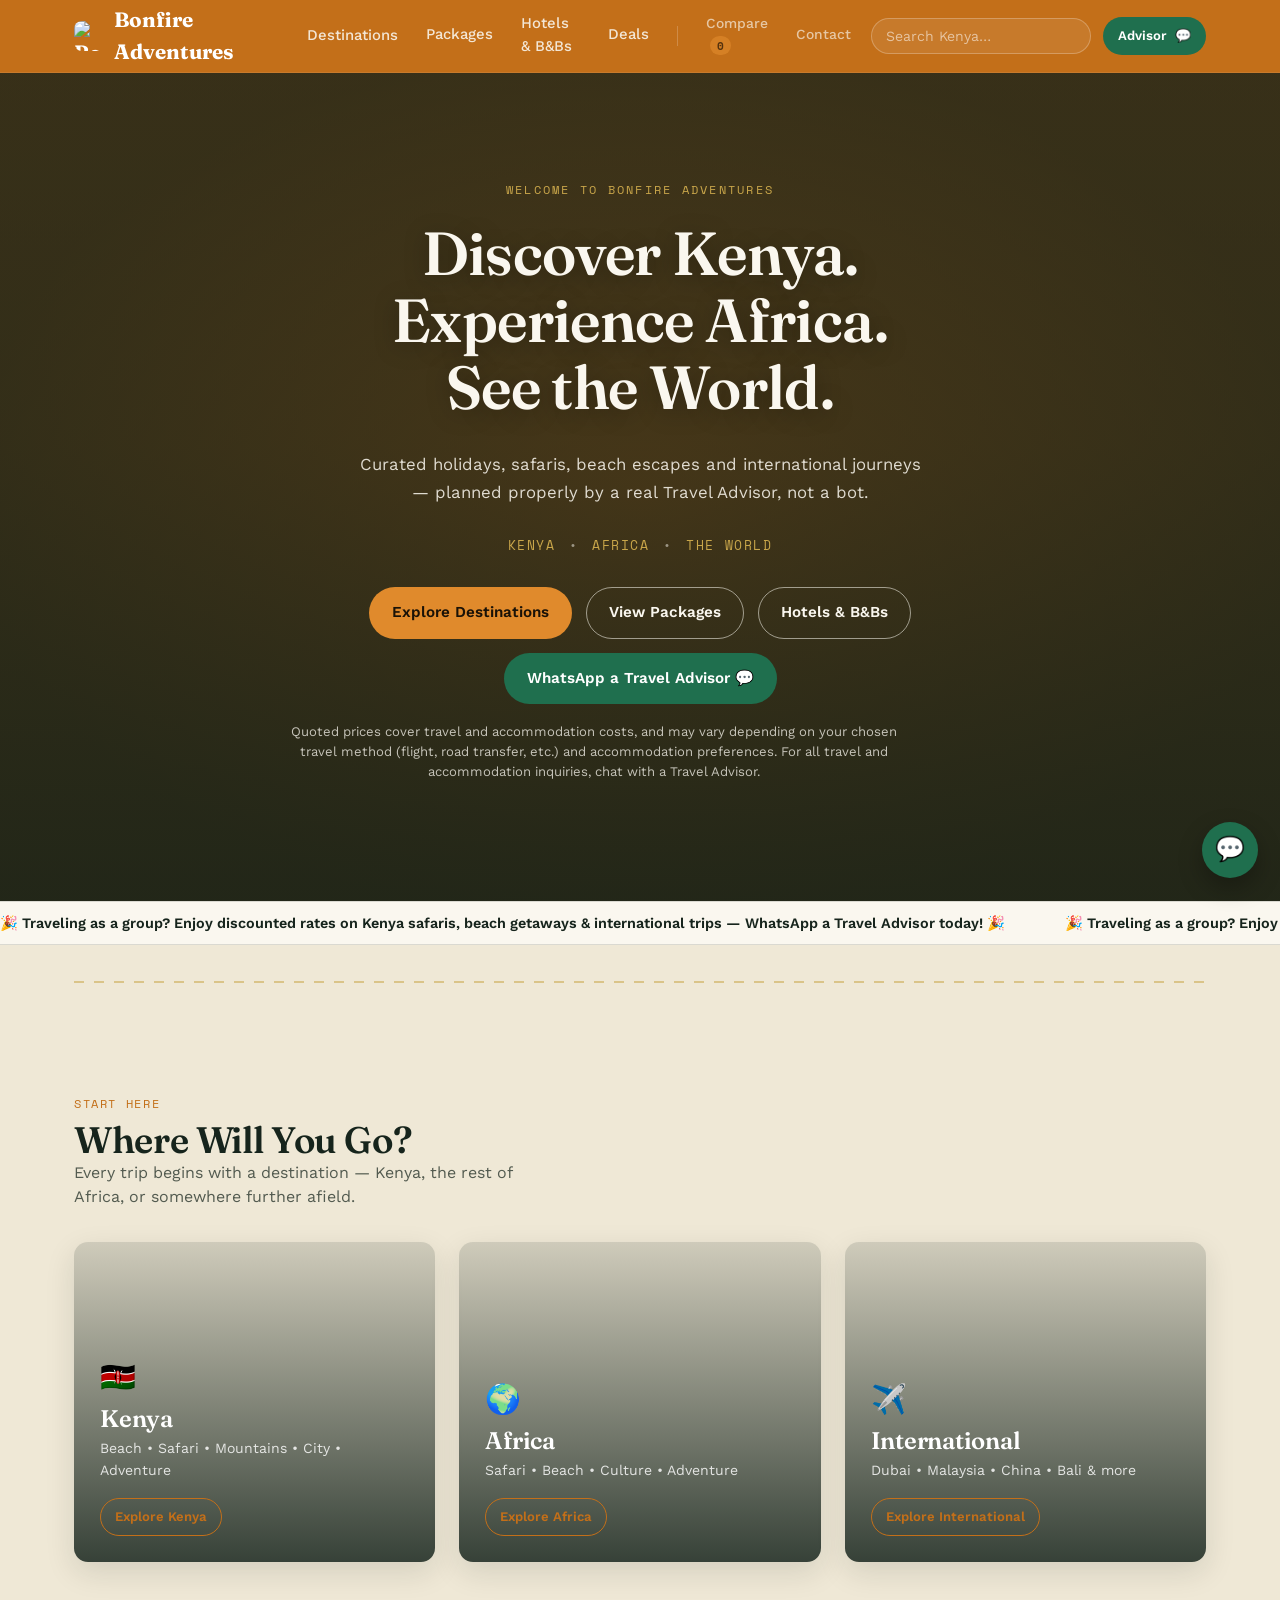
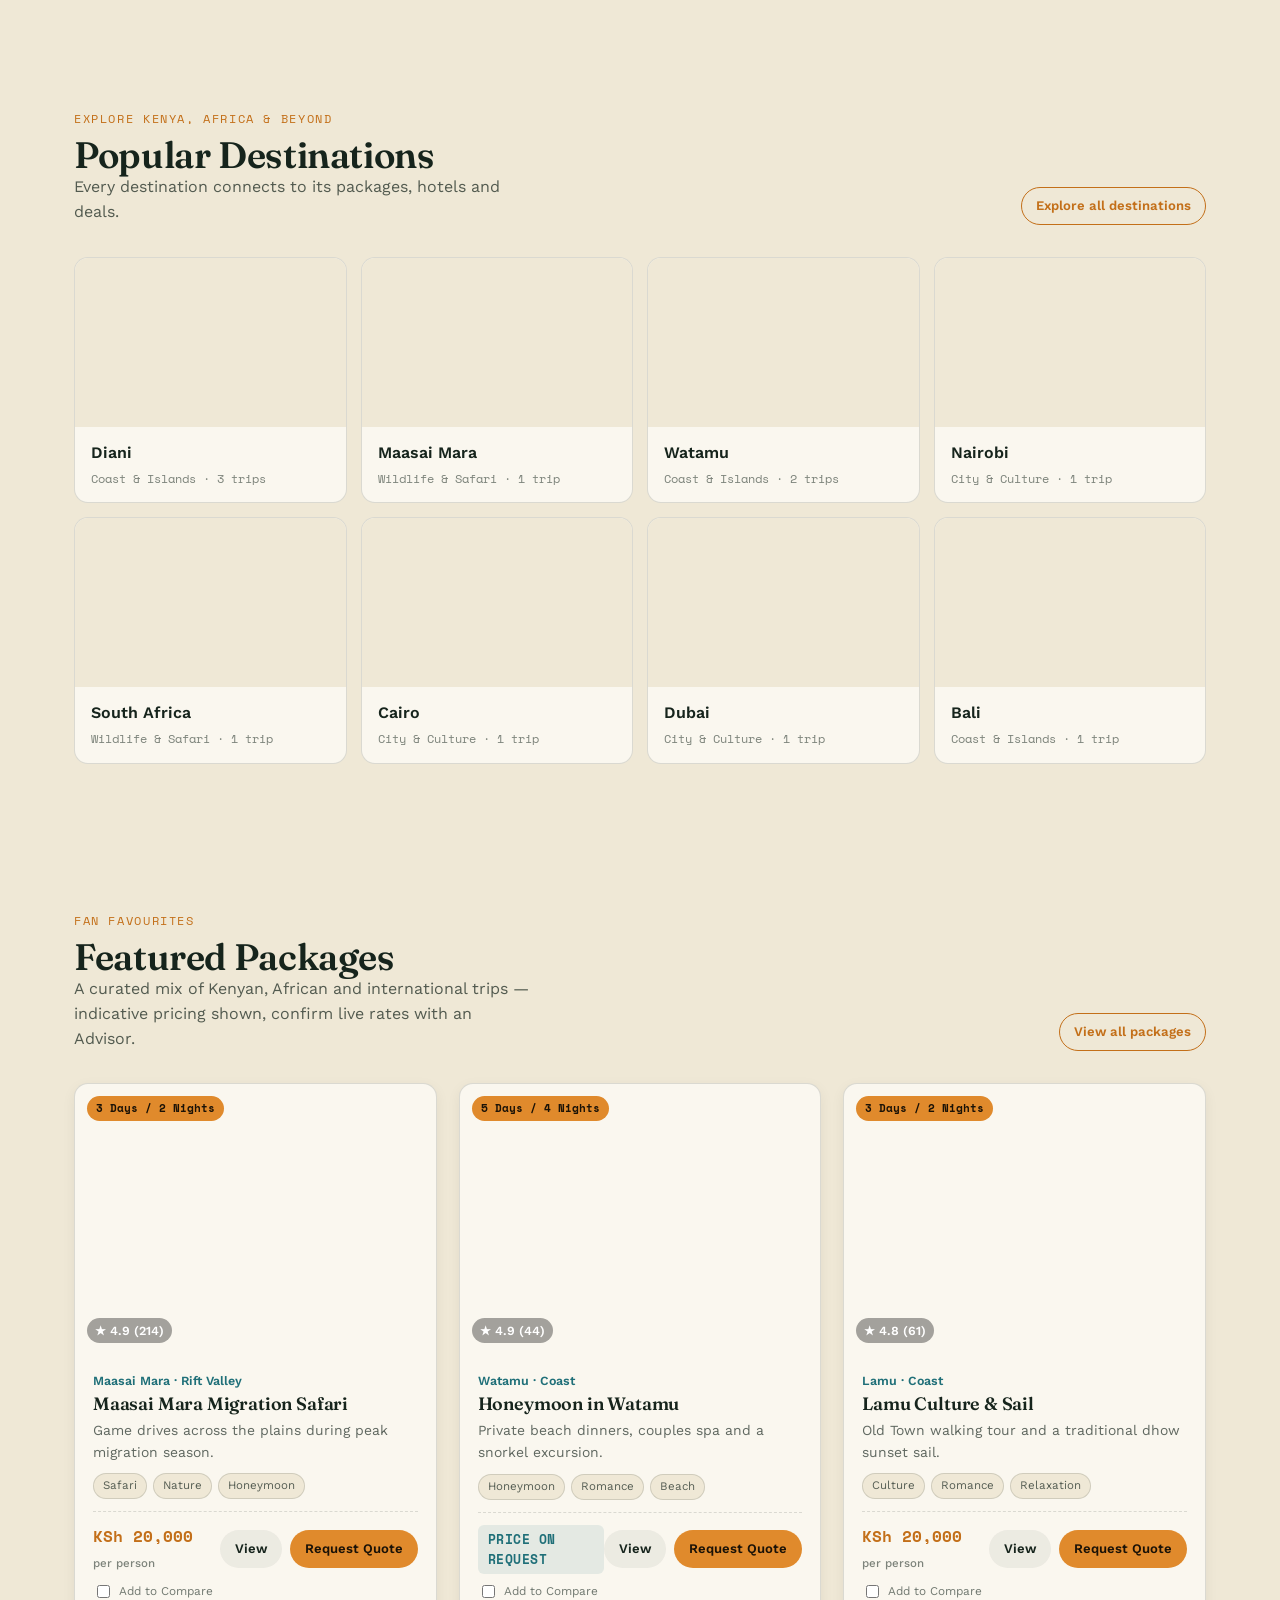
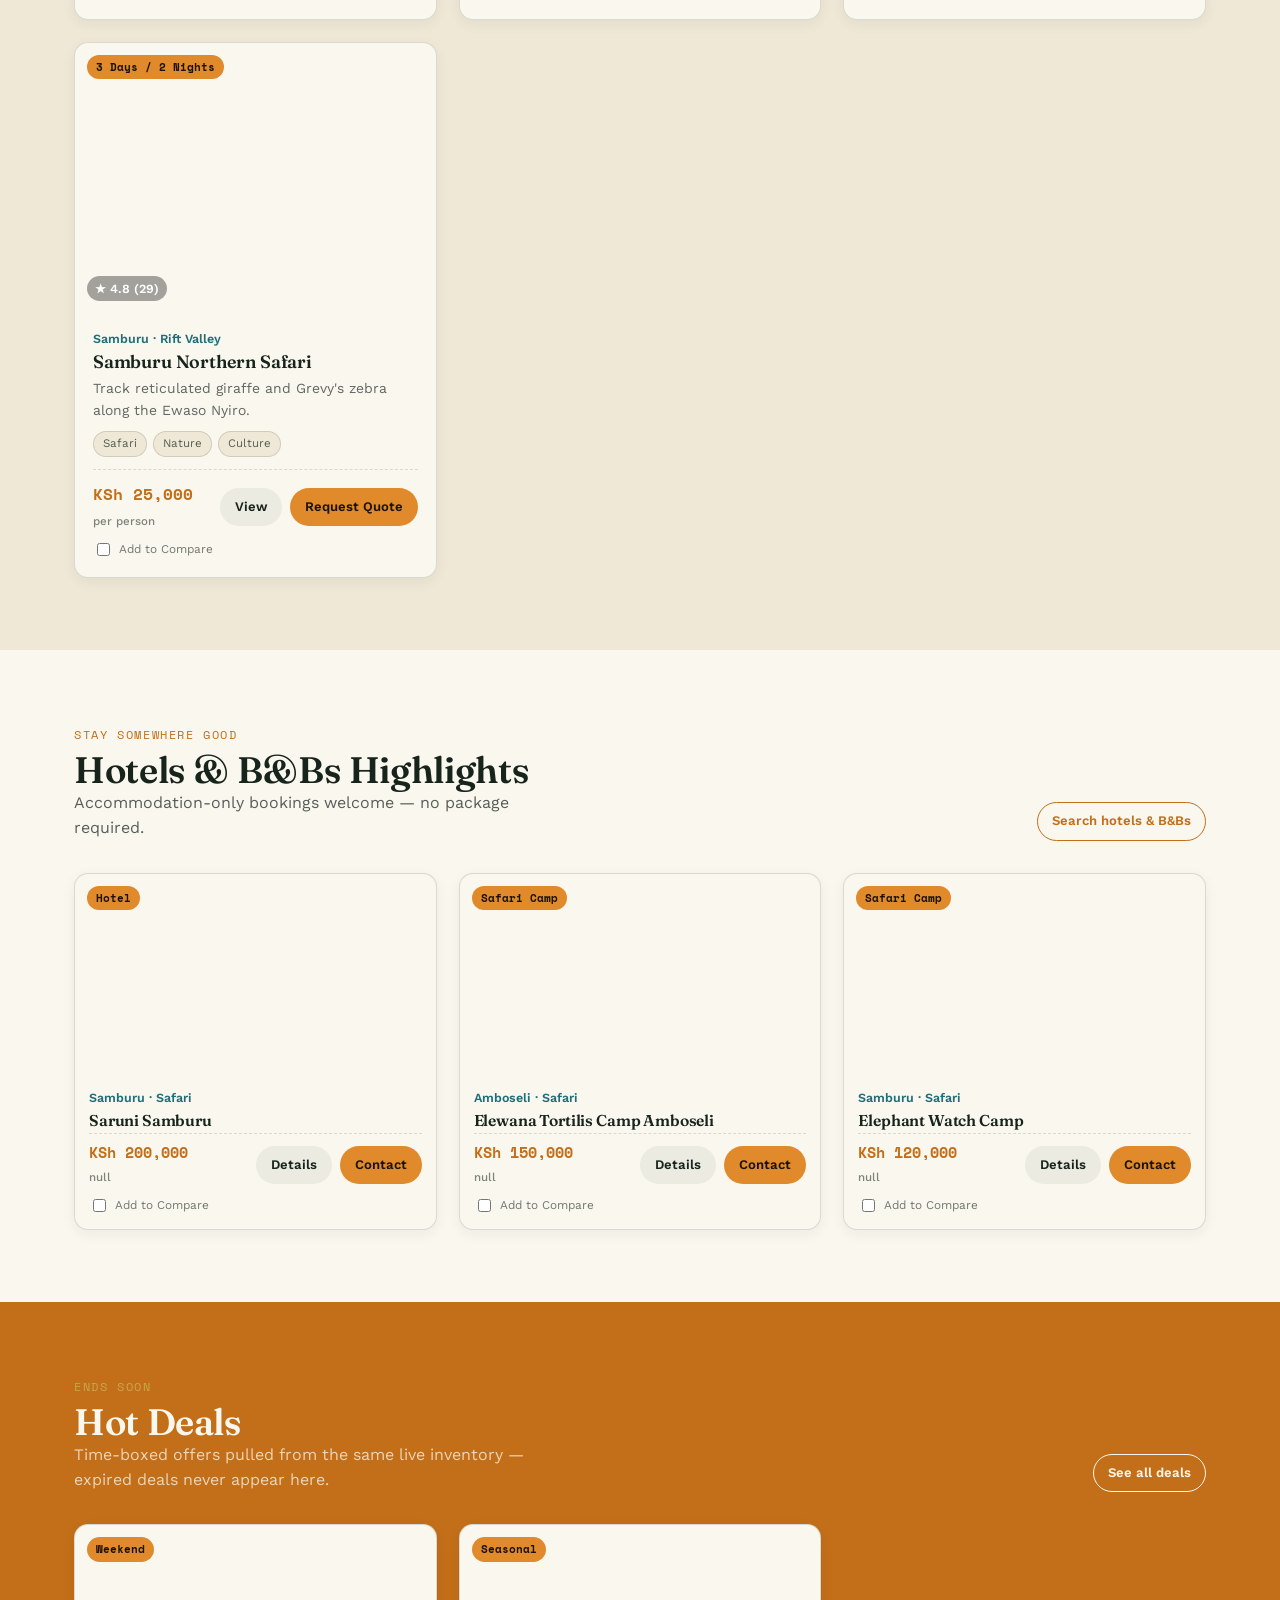
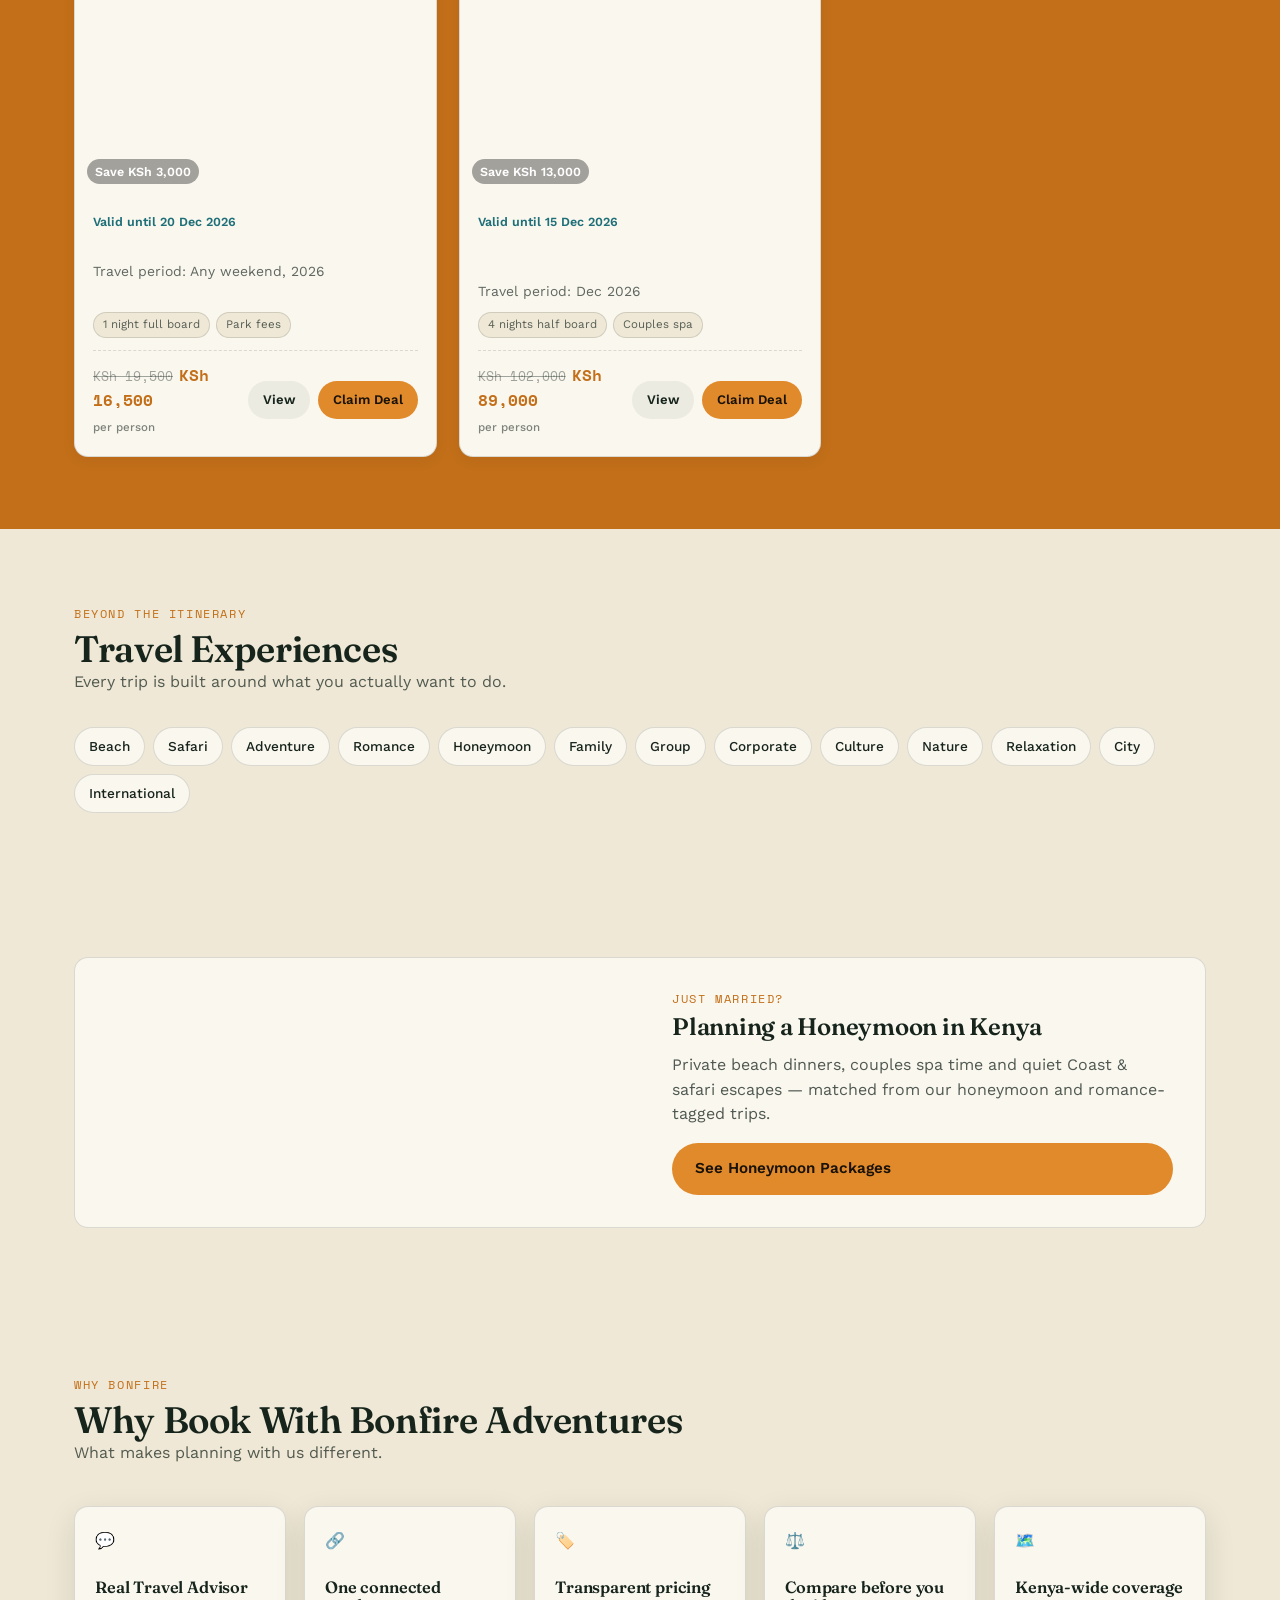
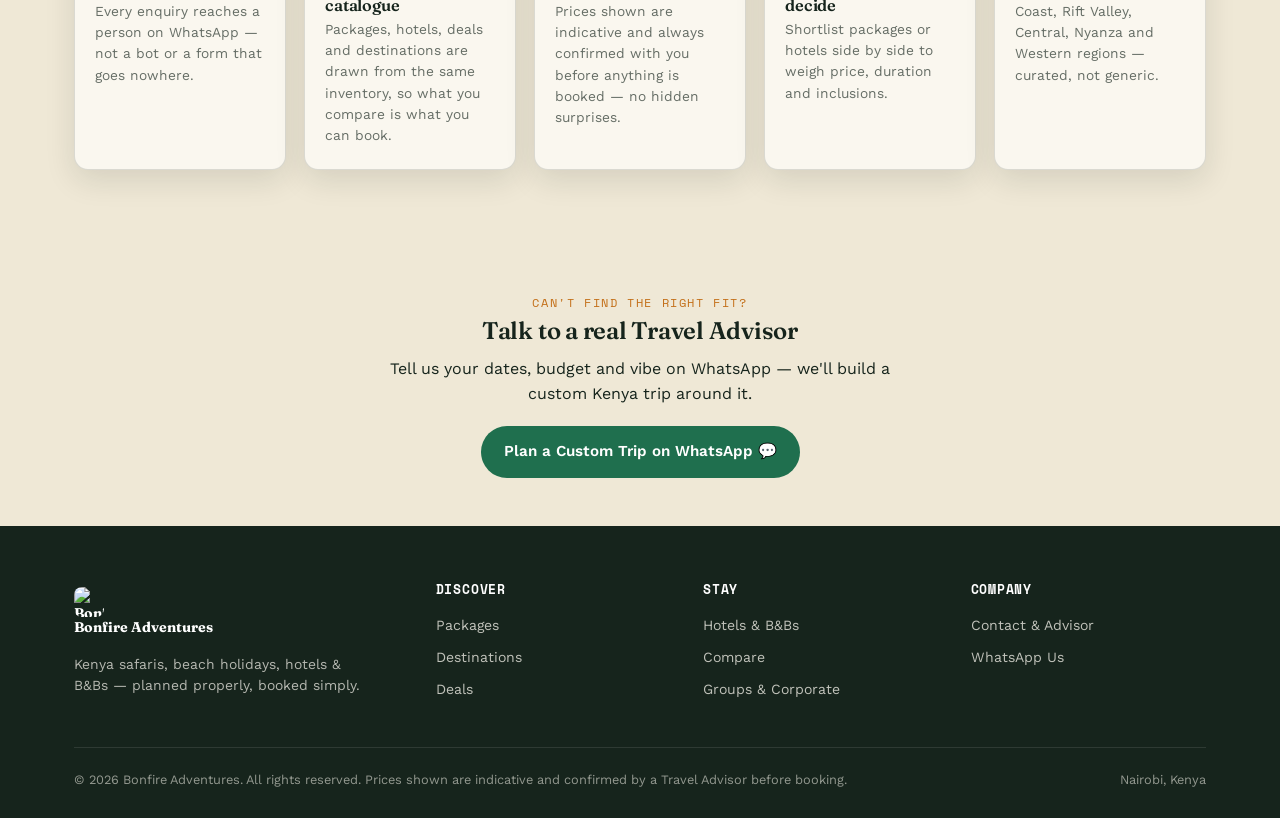
==== index.html @ 0872f09b "Add files via upload" ====
<!DOCTYPE html>
<html lang="en">
<head>
<meta charset="UTF-8">
<meta name="viewport" content="width=device-width, initial-scale=1.0">
<title>Bonfire Adventures — Kenya, Africa & International Holidays</title>
<meta name="description" content="Discover Kenya, explore Africa and see the world with Bonfire Adventures — safaris, beach holidays, Dubai, Malaysia, China & Bali packages, hotels &amp; B&amp;Bs, hot deals and a Travel Advisor on WhatsApp.">
<meta property="og:title" content="Bonfire Adventures — Kenya, Africa & International Holidays">
<meta property="og:description" content="One connected platform for Kenyan safaris, African travel and international holidays — packages, hotels &amp; B&amp;Bs, deals and a real Travel Advisor.">
<meta property="og:type" content="website">
<meta property="og:url" content="https://www.YOUR-LIVE-DOMAIN-HERE.com/">
<meta property="og:image" content="https://www.YOUR-LIVE-DOMAIN-HERE.com/assets/images/hero/coast-02-palms-beach.jpg">
<meta property="og:site_name" content="Bonfire Adventures">
<meta name="twitter:card" content="summary_large_image">
<meta name="twitter:title" content="Bonfire Adventures — Kenya, Africa & International Holidays">
<meta name="twitter:description" content="One connected platform to discover Kenya: packages, hotels &amp; B&amp;Bs, deals and a real Travel Advisor.">
<meta name="twitter:image" content="https://www.YOUR-LIVE-DOMAIN-HERE.com/assets/images/hero/coast-02-palms-beach.jpg">
<link rel="canonical" href="https://www.YOUR-LIVE-DOMAIN-HERE.com/">
<link rel="stylesheet" href="styles.css?v=2">
<link rel="icon" type="image/svg+xml" href="assets/logos/bonfire-logo.svg">
<script type="application/ld+json">
{
  "@context": "https://schema.org",
  "@type": "TravelAgency",
  "name": "Bonfire Adventures",
  "url": "https://www.YOUR-LIVE-DOMAIN-HERE.com/",
  "logo": "https://www.YOUR-LIVE-DOMAIN-HERE.com/assets/logos/bonfire-logo.svg",
  "telephone": "+254753192833",
  "address": {
    "@type": "PostalAddress",
    "addressLocality": "Nairobi",
    "addressCountry": "KE"
  },
  "areaServed": "Kenya"
}
</script>
</head>
<body id="page-home">
<a class="skip-link" href="#main">Skip to content</a>

<header class="site-header">
  <div class="container">
    <a class="brand" href="index.html"><img src="assets/logos/bonfire-logo.svg" alt="Bonfire Adventures logo" class="brand-logo"> Bonfire Adventures</a>
    <nav class="main-nav" aria-label="Primary">
      <a href="pages/destinations.html">Destinations</a>
      <a href="pages/packages.html">Packages</a>
      <a href="pages/hotels.html">Hotels &amp; B&amp;Bs</a>
      <a href="pages/deals.html">Deals</a>
      <span class="nav-divider" aria-hidden="true"></span>
      <a href="pages/compare.html" class="nav-secondary">Compare <span class="compare-badge" data-compare-count>0</span></a>
      <a href="pages/contact.html" class="nav-secondary">Contact</a>
      <div class="header-search header-search--mobile">
        <input type="search" placeholder="Search Kenya…" aria-label="Global search" data-global-search>
        <div class="gs-results" hidden data-global-search-results></div>
      </div>
    </nav>
    <div class="header-actions">
      <div class="header-search">
        <input type="search" placeholder="Search Kenya…" aria-label="Global search" data-global-search>
        <div class="gs-results" hidden data-global-search-results></div>
      </div>
      <a class="btn btn-whatsapp btn-sm" data-whatsapp data-message="Hi, I'd like to speak with a Travel Advisor." target="_blank" rel="noopener"><span class="long">Advisor</span> 💬</a>
      <button class="nav-toggle" aria-label="Toggle menu" aria-expanded="false">☰</button>
    </div>
  </div>
</header>

<main id="main">

  <section class="hero" id="hero">
    <div class="hero-carousel" data-hero-carousel aria-hidden="true">
      <div class="hero-slide is-active" style="background-image:url('assets/images/hero/mombasa-05-aerial.jpg')"></div>
      <div class="hero-slide" style="background-image:url('assets/images/hero/coast-02-palms-beach.jpg')"></div>
      <div class="hero-slide" style="background-image:url('assets/images/hero/coast-01-camel.jpg')"></div>
      <div class="hero-slide" style="background-image:url('assets/images/hero/lamu-03-oldtown.jpg')"></div>
      <div class="hero-slide" style="background-image:url('assets/images/hero/coast-04-villa.jpg')"></div>
      <div class="hero-slide" style="background-image:url('assets/images/hero/coast-06-pool.jpg')"></div>
      <div class="hero-slide" style="background-image:url('assets/images/hero/mombasa-07-tusks.jpg')"></div>
    </div>
    <div class="hero-overlay"></div>

    <div class="container hero-intro">
      <p class="hero-kicker">Welcome to Bonfire Adventures</p>
      <h1 class="hero-headline">Discover Kenya.<br>Experience Africa.<br>See the World.</h1>
      <p class="hero-copy">
        Curated holidays, safaris, beach escapes and international journeys —
        planned properly by a real Travel Advisor, not a bot.
      </p>
      <p class="hero-tagline">Kenya <span>&bull;</span> Africa <span>&bull;</span> The World</p>
      <div class="hero-ctas">
        <a class="btn btn-primary" href="pages/destinations.html">Explore Destinations</a>
        <a class="btn btn-outline btn-outline--hero" href="pages/packages.html">View Packages</a>
        <a class="btn btn-outline btn-outline--hero" href="pages/hotels.html">Hotels &amp; B&amp;Bs</a>
        <a class="btn btn-whatsapp" data-whatsapp data-message="Hi, I'd like to speak with a Travel Advisor." target="_blank" rel="noopener">WhatsApp a Travel Advisor 💬</a>
      </div>
      <p class="hero-price-note">
        Quoted prices cover travel and accommodation costs, and may vary depending on your chosen travel method (flight, road transfer, etc.) and accommodation preferences.
        For all travel and accommodation inquiries, chat with a Travel Advisor.
      </p>
    </div>
  </section>

  <div class="marquee-banner" aria-label="Group travel discount announcement">
    <div class="marquee-track">
      <span>🎉 Traveling as a group? Enjoy discounted rates on Kenya safaris, beach getaways &amp; international trips — WhatsApp a Travel Advisor today! 🎉</span>
      <span>🎉 Traveling as a group? Enjoy discounted rates on Kenya safaris, beach getaways &amp; international trips — WhatsApp a Travel Advisor today! 🎉</span>
    </div>
  </div>

  <div class="container"><div class="journey-line" style="margin:36px 0;"></div></div>

  <section class="section" id="where-will-you-go">
    <div class="container">
      <div class="section-head">
        <div><span class="eyebrow">Start here</span><h2>Where Will You Go?</h2><p>Every trip begins with a destination — Kenya, the rest of Africa, or somewhere further afield.</p></div>
      </div>
      <div class="continent-grid">
        <a class="continent-card" href="pages/destinations.html?continent=Kenya">
          <div class="continent-card-bg" data-bg="assets/images/destinations/diani/diani-1.jpg"></div>
          <div class="continent-card-body">
            <span class="emoji">🇰🇪</span>
            <h3>Kenya</h3>
            <p>Beach &bull; Safari &bull; Mountains &bull; City &bull; Adventure</p>
            <span class="btn btn-outline btn-sm">Explore Kenya</span>
          </div>
        </a>
        <a class="continent-card" href="pages/destinations.html?continent=Africa">
          <div class="continent-card-bg" data-bg="assets/images/destinations/south-africa/south-africa-1.jpg"></div>
          <div class="continent-card-body">
            <span class="emoji">🌍</span>
            <h3>Africa</h3>
            <p>Safari &bull; Beach &bull; Culture &bull; Adventure</p>
            <span class="btn btn-outline btn-sm">Explore Africa</span>
          </div>
        </a>
        <a class="continent-card" href="pages/destinations.html?continent=International">
          <div class="continent-card-bg" data-bg="assets/images/destinations/dubai/dubai-1.jpg"></div>
          <div class="continent-card-body">
            <span class="emoji">✈️</span>
            <h3>International</h3>
            <p>Dubai &bull; Malaysia &bull; China &bull; Bali &amp; more</p>
            <span class="btn btn-outline btn-sm">Explore International</span>
          </div>
        </a>
      </div>
    </div>
  </section>

  <section class="section">
    <div class="container">
      <div class="section-head">
        <div><span class="eyebrow">Explore Kenya, Africa &amp; beyond</span><h2>Popular Destinations</h2><p>Every destination connects to its packages, hotels and deals.</p></div>
        <a class="btn btn-outline btn-sm" href="pages/destinations.html">Explore all destinations</a>
      </div>
      <div class="region-grid" data-home-destinations></div>
    </div>
  </section>

  <section class="section">
    <div class="container">
      <div class="section-head">
        <div><span class="eyebrow">Fan favourites</span><h2>Featured Packages</h2><p>A curated mix of Kenyan, African and international trips — indicative pricing shown, confirm live rates with an Advisor.</p></div>
        <a class="btn btn-outline btn-sm" href="pages/packages.html">View all packages</a>
      </div>
      <div class="card-grid" data-home-packages></div>
    </div>
  </section>

  <section class="section" style="background:var(--sand-lt);">
    <div class="container">
      <div class="section-head">
        <div><span class="eyebrow">Stay somewhere good</span><h2>Hotels &amp; B&amp;Bs Highlights</h2><p>Accommodation-only bookings welcome — no package required.</p></div>
        <a class="btn btn-outline btn-sm" href="pages/hotels.html">Search hotels &amp; B&amp;Bs</a>
      </div>
      <div class="card-grid" data-home-hotels></div>
    </div>
  </section>

  <section class="section section--deep" data-deals-section>
    <div class="container">
      <div class="section-head">
        <div><span class="eyebrow">Ends soon</span><h2>Hot Deals</h2><p>Time-boxed offers pulled from the same live inventory — expired deals never appear here.</p></div>
        <a class="btn btn-outline btn-sm" href="pages/deals.html">See all deals</a>
      </div>
      <div class="card-grid" data-home-deals></div>
    </div>
  </section>

  <section class="section">
    <div class="container">
      <div class="section-head">
        <div><span class="eyebrow">Beyond the itinerary</span><h2>Travel Experiences</h2><p>Every trip is built around what you actually want to do.</p></div>
      </div>
      <div class="chip-row" data-home-experiences></div>
    </div>
  </section>

  <section class="section">
    <div class="container">
      <div class="honeymoon-banner">
        <div class="honeymoon-banner-photo" data-bg="assets/images/destinations/watamu/watamu-1.jpg" role="img" aria-label="Honeymoon in Watamu"></div>
        <div class="honeymoon-banner-body">
          <span class="eyebrow">Just married?</span>
          <h2>Planning a Honeymoon in Kenya</h2>
          <p>Private beach dinners, couples spa time and quiet Coast &amp; safari escapes — matched from our honeymoon and romance-tagged trips.</p>
          <a class="btn btn-primary" href="pages/packages.html?experience=Honeymoon">See Honeymoon Packages</a>
        </div>
      </div>
    </div>
  </section>

  <section class="section">
    <div class="container">
      <div class="section-head">
        <div><span class="eyebrow">Why Bonfire</span><h2>Why Book With Bonfire Adventures</h2><p>What makes planning with us different.</p></div>
      </div>
      <div class="cta-grid cta-grid--five">
        <div class="cta-card"><div class="icon">💬</div><h3>Real Travel Advisor</h3><p>Every enquiry reaches a person on WhatsApp — not a bot or a form that goes nowhere.</p></div>
        <div class="cta-card"><div class="icon">🔗</div><h3>One connected catalogue</h3><p>Packages, hotels, deals and destinations are drawn from the same inventory, so what you compare is what you can book.</p></div>
        <div class="cta-card"><div class="icon">🏷️</div><h3>Transparent pricing</h3><p>Prices shown are indicative and always confirmed with you before anything is booked — no hidden surprises.</p></div>
        <div class="cta-card"><div class="icon">⚖️</div><h3>Compare before you decide</h3><p>Shortlist packages or hotels side by side to weigh price, duration and inclusions.</p></div>
        <div class="cta-card"><div class="icon">🗺️</div><h3>Kenya-wide coverage</h3><p>Coast, Rift Valley, Central, Nyanza and Western regions — curated, not generic.</p></div>
      </div>
    </div>
  </section>

  <section class="section section--tight">
    <div class="container text-center">
      <span class="eyebrow">Can't find the right fit?</span>
      <h2>Talk to a real Travel Advisor</h2>
      <p style="max-width:52ch;margin:0 auto 20px;">Tell us your dates, budget and vibe on WhatsApp — we'll build a custom Kenya trip around it.</p>
      <a class="btn btn-whatsapp" data-whatsapp data-message="Hi, I'd like help planning a custom Kenya trip." target="_blank" rel="noopener">Plan a Custom Trip on WhatsApp 💬</a>
    </div>
  </section>

</main>

<footer class="site-footer">
  <div class="container">
    <div class="footer-grid">
      <div>
        <a class="brand" href="index.html" style="color:#fff;margin-bottom:10px;"><img src="assets/logos/bonfire-logo.svg" alt="Bonfire Adventures logo" class="brand-logo"> Bonfire Adventures</a>
        <p style="font-size:.87rem;max-width:32ch;color:rgba(250,247,239,.7);">Kenya safaris, beach holidays, hotels &amp; B&amp;Bs — planned properly, booked simply.</p>
      </div>
      <div>
        <h4>Discover</h4>
        <a href="pages/packages.html">Packages</a>
        <a href="pages/destinations.html">Destinations</a>
        <a href="pages/deals.html">Deals</a>
      </div>
      <div>
        <h4>Stay</h4>
        <a href="pages/hotels.html">Hotels &amp; B&amp;Bs</a>
        <a href="pages/compare.html">Compare</a>
        <a href="pages/packages.html?traveller=Group">Groups &amp; Corporate</a>
      </div>
      <div>
        <h4>Company</h4>
        <a href="pages/contact.html">Contact &amp; Advisor</a>
        <a data-whatsapp data-message="Hi, I have a question about Bonfire Adventures." target="_blank" rel="noopener" href="#">WhatsApp Us</a>
      </div>
    </div>
    <div class="footer-bottom">
      <span>© <span data-year></span> Bonfire Adventures. All rights reserved. Prices shown are indicative and confirmed by a Travel Advisor before booking.</span>
      <span>Nairobi, Kenya</span>
    </div>
  </div>
</footer>

<a class="fab-whatsapp" data-whatsapp data-message="Hi, I'd like help planning a trip." target="_blank" rel="noopener" aria-label="Chat on WhatsApp">💬</a>

<script src="data.js?v=2"></script>
<script src="script.js?v=2"></script>
<script>
  (function () {
    // popular packages: top rated, 4 items
    var popular = BONFIRE_DATA.PACKAGES.slice().sort(function (a, b) { return b.rating - a.rating; }).slice(0, 4);
    document.querySelector('[data-home-packages]').innerHTML = popular.map(Bonfire.packageCardHTML).join('');

    // hot deals: active only, 3 items — hide the whole section if none are
    // currently active, rather than showing an empty grid under a header.
    var deals = BONFIRE_DATA.getActiveDeals().slice(0, 3);
    if (deals.length) {
      document.querySelector('[data-home-deals]').innerHTML = deals.map(Bonfire.dealCardHTML).join('');
    } else {
      document.querySelector('[data-deals-section]').hidden = true;
    }

    // popular destinations: a curated mix spanning Kenya, Africa & International
    // so the homepage reflects all three Destinations categories, not just Kenya.
    var destWrap = document.querySelector('[data-home-destinations]');
    var popularDestIds = ['diani', 'maasai-mara', 'watamu', 'nairobi', 'south-africa', 'cairo', 'dubai', 'bali'];
    popularDestIds.map(function (id) { return BONFIRE_DATA.getDestinationById(id); }).filter(Boolean).forEach(function (d) {
      var count = BONFIRE_DATA.PACKAGES.filter(function (p) { return p.destinationId === d.id; }).length;
      var img = d.images && d.images[0] ? d.images[0].src : '';
      var body = d.name + '<span class="count">' + d.category + ' · ' + count + ' trip' + (count === 1 ? '' : 's') + '</span>';
      var a = document.createElement('a');
      a.href = 'pages/destinations.html?id=' + d.id;
      if (img) {
        a.className = 'region-tile region-tile--photo';
        a.innerHTML = '<div class="region-tile-media" data-bg="' + img + '" role="img" aria-label="' + d.name + '"></div>' +
          '<div class="region-tile-body">' + body + '</div>';
      } else {
        a.className = 'region-tile';
        a.innerHTML = body;
      }
      destWrap.appendChild(a);
    });

    // hotel highlights: top rated, 3 items
    var hotels = BONFIRE_DATA.HOTELS.filter(function (h) { return h.price != null; }).sort(function (a, b) { return b.price - a.price; }).slice(0, 3);
    document.querySelector('[data-home-hotels]').innerHTML = hotels.map(Bonfire.hotelCardHTML).join('');

    // experiences chip row (links into packages, filtered by experience)
    var expWrap = document.querySelector('[data-home-experiences]');
    BONFIRE_DATA.EXPERIENCES.forEach(function (e) {
      var a = document.createElement('a');
      a.className = 'chip'; a.href = 'pages/packages.html?experience=' + encodeURIComponent(e);
      a.textContent = e;
      expWrap.appendChild(a);
    });

    Bonfire.initWhatsAppButtons();
    Bonfire.initLazyBackgrounds();

    // hero destination photo carousel — fade transition, autoplay, swipe support
    (function heroCarousel() {
      var track = document.querySelector('[data-hero-carousel]');
      if (!track) return;
      var slides = Array.prototype.slice.call(track.querySelectorAll('.hero-slide'));
      if (slides.length < 2) return;
      var current = 0;
      var timer = null;
      var INTERVAL = 5000;

      function goTo(index) {
        slides[current].classList.remove('is-active');
        current = (index + slides.length) % slides.length;
        slides[current].classList.add('is-active');
      }
      function next() { goTo(current + 1); }
      function restart() {
        if (timer) clearInterval(timer);
        timer = setInterval(next, INTERVAL);
      }
      restart();

      // touch/swipe support
      var startX = null;
      track.addEventListener('touchstart', function (e) { startX = e.touches[0].clientX; }, { passive: true });
      track.addEventListener('touchend', function (e) {
        if (startX === null) return;
        var diff = e.changedTouches[0].clientX - startX;
        if (Math.abs(diff) > 40) {
          diff < 0 ? goTo(current + 1) : goTo(current - 1);
          restart();
        }
        startX = null;
      }, { passive: true });
    })();
  })();
</script>
</body>
</html>
---- styles.css ----
/* ==========================================================================
   BONFIRE ADVENTURES — DESIGN SYSTEM
   Palette:
     --ink        #16241C  deep forest charcoal (text)
     --savanna    #E08A2C  primary brand orange (sunset amber)
     --savanna-d  #C36F19  deep orange (surfaces, header)
     --amber      #E08A2C  sunset amber (primary CTA)
     --gold       #C9A64A  dust gold (secondary accent)
     --sand       #EFE8D6  warm sand (page background)
     --sand-lt    #FAF7EF  lighter sand (card background)
     --teal       #1F6F78  coast teal (info / links)
   Type:
     Display — 'Fraunces' (headlines, editorial serif, used with restraint)
     Body    — 'Work Sans' (UI + copy)
     Mono    — 'Space Mono' (prices, tags, route/ticket data)
   Signature: the dashed "journey line" + boarding-pass ticket stub motif
   ========================================================================== */

@import url('https://fonts.googleapis.com/css2?family=Fraunces:opsz,wght@9..144,400;9..144,500;9..144,600;9..144,700&family=Work+Sans:wght@400;500;600;700&family=Space+Mono:wght@400;700&display=swap');

:root {
  --ink: #16241C;
  --savanna: #E08A2C;
  --savanna-d: #C36F19;
  --amber: #E08A2C;
  --amber-d: #C36F19;
  --gold: #C9A64A;
  --sand: #EFE8D6;
  --sand-lt: #FAF7EF;
  --teal: #1F6F78;
  --status-included: #2F5D3A; /* semantic "included/available" green — not part of the visual theme */
  --line: rgba(22, 36, 28, 0.14);
  --shadow: 0 10px 30px rgba(22, 36, 28, 0.12);
  --radius: 14px;
  --font-display: 'Fraunces', Georgia, serif;
  --font-body: 'Work Sans', -apple-system, BlinkMacSystemFont, sans-serif;
  --font-mono: 'Space Mono', 'Courier New', monospace;
}

* { box-sizing: border-box; }
html { scroll-behavior: smooth; }
body {
  margin: 0;
  font-family: var(--font-body);
  color: var(--ink);
  background: var(--sand);
  line-height: 1.55;
  -webkit-font-smoothing: antialiased;
}
img { max-width: 100%; display: block; }
a { color: inherit; text-decoration: none; }
ul { margin: 0; padding: 0; list-style: none; }
h1, h2, h3, h4 {
  font-family: var(--font-display);
  font-weight: 600;
  line-height: 1.1;
  margin: 0 0 .5em;
  letter-spacing: -0.01em;
}
p { margin: 0 0 1em; }
button { font-family: inherit; cursor: pointer; }
input, select, textarea { font-family: inherit; font-size: 1rem; }

:focus-visible {
  outline: 3px solid var(--amber);
  outline-offset: 2px;
}

.container {
  width: 100%;
  max-width: 1180px;
  margin: 0 auto;
  padding: 0 24px;
}

.eyebrow {
  font-family: var(--font-mono);
  font-size: .72rem;
  letter-spacing: .14em;
  text-transform: uppercase;
  color: var(--amber-d);
  display: inline-block;
  margin-bottom: .6em;
}

.section {
  padding: 72px 0;
}
.section--tight { padding: 48px 0; }
.section--deep { background: var(--savanna-d); color: var(--sand-lt); }
.section--deep .eyebrow { color: var(--gold); }
.section-head {
  display: flex;
  align-items: flex-end;
  justify-content: space-between;
  gap: 24px;
  margin-bottom: 32px;
  flex-wrap: wrap;
}
.section-head h2 { font-size: clamp(1.6rem, 3vw, 2.3rem); margin: 0; }
.section-head p { margin: 0; max-width: 46ch; color: rgba(22,36,28,.72); }
.section--deep .section-head p { color: rgba(250,247,239,.75); }

/* ---------- buttons ---------- */
.btn {
  display: inline-flex;
  align-items: center;
  gap: 8px;
  padding: 13px 22px;
  border-radius: 999px;
  border: 1px solid transparent;
  font-weight: 600;
  font-size: .95rem;
  transition: transform .15s ease, box-shadow .15s ease, background .15s ease;
  white-space: nowrap;
}
.btn:hover { transform: translateY(-2px); }
.btn-primary { background: var(--amber); color: #1A1207; }
.btn-primary:hover { background: var(--amber-d); box-shadow: var(--shadow); }
.btn-outline { background: transparent; border-color: currentColor; color: var(--savanna-d); }
.section--deep .btn-outline { color: var(--sand-lt); }
.btn-outline:hover { background: rgba(22,36,28,.06); }
.section--deep .btn-outline:hover { background: rgba(250,247,239,.1); }
.btn-ghost { background: rgba(22,36,28,.06); color: var(--ink); }
.btn-sm { padding: 8px 14px; font-size: .82rem; }
.btn-whatsapp { background: #1F6F4E; color: #fff; }
.btn-whatsapp:hover { background: #185939; }
.btn:disabled { opacity: .45; cursor: not-allowed; transform: none; }

/* ---------- journey line (signature motif) ---------- */
.journey-line {
  height: 2px;
  width: 100%;
  background-image: linear-gradient(90deg, var(--gold) 0 10px, transparent 10px 20px);
  background-size: 20px 2px;
  opacity: .55;
}
.journey-dot {
  width: 8px; height: 8px; border-radius: 50%;
  background: var(--amber);
  flex: none;
}

/* ---------- header ---------- */
.site-header {
  position: sticky;
  top: 0;
  z-index: 100;
  background: var(--savanna-d);
  color: var(--sand-lt);
  border-bottom: 1px solid rgba(255,255,255,.08);
}
.site-header .container {
  display: flex;
  align-items: center;
  justify-content: space-between;
  height: 72px;
  gap: 20px;
}
.brand {
  display: flex;
  align-items: center;
  gap: 10px;
  font-family: var(--font-display);
  font-size: 1.3rem;
  font-weight: 700;
  color: #fff;
}
.brand .brand-logo {
  width: 30px; height: 30px;
  border-radius: 8px;
  object-fit: contain;
  flex: none;
}
.main-nav {
  display: flex;
  align-items: center;
  gap: 28px;
  font-size: .93rem;
  font-weight: 500;
}
.main-nav a { opacity: .88; transition: opacity .15s; padding: 4px 0; border-bottom: 2px solid transparent; }
.main-nav a:hover, .main-nav a.is-active { opacity: 1; border-color: var(--amber); }
.header-actions { display: flex; align-items: center; gap: 12px; }
.nav-toggle {
  display: none;
  background: transparent; border: 1px solid rgba(255,255,255,.3);
  color: #fff; padding: 8px 10px; border-radius: 8px;
}

@media (max-width: 920px) {
  .main-nav {
    position: absolute;
    top: 72px; left: 0; right: 0;
    background: var(--savanna-d);
    flex-direction: column;
    align-items: flex-start;
    padding: 8px 24px 20px;
    gap: 4px;
    display: none;
    border-bottom: 1px solid rgba(255,255,255,.1);
  }
  .main-nav.is-open { display: flex; }
  .main-nav a { width: 100%; padding: 10px 0; }
  .nav-toggle { display: block; }
  .header-actions .btn span.long { display: none; }
}

/* ---------- hero: faded destination photo carousel ---------- */
.hero {
  position: relative;
  overflow: hidden;
  min-height: 92vh;
  display: flex;
  align-items: center;
  color: var(--sand-lt);
  background: var(--savanna-d);
}
.hero-carousel {
  position: absolute;
  inset: 0;
  z-index: 0;
}
.hero-slide {
  position: absolute;
  inset: 0;
  background-size: cover;
  background-position: center;
  opacity: 0;
  transform: scale(1.06);
  filter: saturate(.78) brightness(.72);
  transition: opacity 1.8s ease, transform 8s ease;
}
.hero-slide.is-active {
  opacity: 1;
  transform: scale(1);
  z-index: 1;
}
.hero-overlay {
  position: absolute;
  inset: 0;
  z-index: 2;
  background:
    linear-gradient(180deg, rgba(20,32,24,.55) 0%, rgba(20,32,24,.62) 45%, rgba(20,32,24,.82) 100%),
    radial-gradient(ellipse at center, rgba(20,32,24,.25) 0%, rgba(20,32,24,.55) 75%);
}
.hero-intro {
  position: relative;
  z-index: 3;
  text-align: center;
  max-width: 760px;
  margin: 0 auto;
  padding: 64px 24px;
}
.hero-kicker {
  font-family: var(--font-mono);
  font-size: .78rem;
  letter-spacing: .18em;
  text-transform: uppercase;
  color: var(--gold);
  margin-bottom: 22px;
}
.hero-headline {
  font-size: clamp(2.2rem, 6vw, 3.8rem);
  font-weight: 600;
  letter-spacing: -0.01em;
  margin-bottom: 28px;
  text-shadow: 0 4px 24px rgba(0,0,0,.3);
}
.hero-copy {
  font-size: 1.05rem;
  line-height: 1.7;
  color: rgba(250,247,239,.86);
  max-width: 58ch;
  margin: 0 auto 20px;
}
.hero-price-note {
  margin-top: 18px;
  font-size: .82rem;
  line-height: 1.5;
  color: rgba(250,247,239,.75);
  max-width: 620px;
}
.marquee-banner {
  width: 100%;
  overflow: hidden;
  background: var(--sand-lt, #f4efe4);
  border-top: 1px solid var(--line, #e2dccb);
  border-bottom: 1px solid var(--line, #e2dccb);
  padding: 10px 0;
}
.marquee-track {
  display: flex;
  width: max-content;
  animation: marquee-scroll 28s linear infinite;
}
.marquee-track span {
  white-space: nowrap;
  font-size: .9rem;
  font-weight: 600;
  padding-right: 60px;
}
@keyframes marquee-scroll {
  from { transform: translateX(0); }
  to { transform: translateX(-50%); }
}
@media (prefers-reduced-motion: reduce) {
  .marquee-track { animation: none; }
}
.price-final-note {
  font-size: .85rem;
  background: var(--sand-lt, #f4efe4);
  border: 1px solid var(--line, #e2dccb);
  border-radius: var(--radius, 8px);
  padding: 12px 14px;
  margin: 4px 0 16px;
  color: rgba(22,36,28,.8);
}
.hotel-select-card { display: flex; flex-direction: column; }
.hero-tagline {
  margin-top: 28px;
  font-family: var(--font-mono);
  font-size: .82rem;
  letter-spacing: .12em;
  text-transform: uppercase;
  color: var(--gold);
}
.hero-tagline span { color: rgba(250,247,239,.5); margin: 0 4px; }
.hero-ctas {
  display: flex; justify-content: center; flex-wrap: wrap; gap: 14px;
  margin-top: 32px;
}
.btn-outline--hero { color: var(--sand-lt); border-color: rgba(250,247,239,.55); }
.btn-outline--hero:hover { background: rgba(250,247,239,.12); }

@media (max-width: 640px) {
  .hero { min-height: 86vh; }
  .hero-intro { padding: 48px 20px; }
  .hero-copy { font-size: .96rem; }
  .hero-ctas { flex-direction: column; align-items: stretch; }
  .hero-ctas .btn { justify-content: center; }
}
@media (prefers-reduced-motion: reduce) {
  .hero-slide { transition: opacity 1.2s ease; transform: none !important; }
}

/* ---------- cta grid (browse/find/hotels/deals/destinations) ---------- */
.cta-grid {
  display: grid;
  grid-template-columns: repeat(4, 1fr);
  gap: 18px;
  margin-top: 40px;
  position: relative;
  z-index: 5;
}
.cta-grid--five { grid-template-columns: repeat(5, 1fr); }
.cta-card {
  background: var(--sand-lt);
  border-radius: var(--radius);
  padding: 22px 20px;
  box-shadow: var(--shadow);
  border: 1px solid var(--line);
  transition: transform .15s ease, box-shadow .15s ease;
}
.cta-card:hover { transform: translateY(-4px); box-shadow: 0 20px 40px rgba(22,36,28,.16); }
.cta-card .icon { display: block; width: 40px; height: 40px; margin-bottom: 10px; }
.cta-card .cta-photo {
  display: block;
  width: calc(100% + 40px);
  height: 110px;
  margin: -22px -20px 14px;
  object-fit: cover;
  border-radius: var(--radius) var(--radius) 0 0;
}
.cta-card h3 { font-size: 1.02rem; margin-bottom: 4px; }
.cta-card p { font-size: .86rem; color: rgba(22,36,28,.65); margin-bottom: 0; }
@media (max-width: 920px) { .cta-grid, .cta-grid--five { grid-template-columns: repeat(2, 1fr); } }

/* ---------- cards: packages / hotels / deals ---------- */
.card-grid {
  display: grid;
  grid-template-columns: repeat(auto-fill, minmax(270px, 1fr));
  gap: 22px;
}
.card {
  background: var(--sand-lt);
  border-radius: var(--radius);
  overflow: hidden;
  border: 1px solid var(--line);
  box-shadow: 0 4px 14px rgba(22,36,28,.06);
  display: flex; flex-direction: column;
  transition: transform .15s ease, box-shadow .15s ease;
}
.card:hover { transform: translateY(-4px); box-shadow: var(--shadow); }
.card-media {
  aspect-ratio: 4/3;
  background: linear-gradient(135deg, var(--savanna), var(--teal));
  background-size: cover;
  background-position: center;
  display: flex; align-items: flex-end;
  padding: 12px;
  position: relative;
  color: #fff;
}
.card-media .badge {
  position: absolute; top: 12px; left: 12px;
  background: var(--amber); color: #1A1207;
  font-family: var(--font-mono); font-size: .68rem;
  padding: 4px 9px; border-radius: 999px; font-weight: 700;
}
.card-media .rating {
  background: rgba(0,0,0,.35);
  padding: 3px 8px; border-radius: 999px;
  font-size: .78rem; font-weight: 600;
}
.card-body { padding: 16px 18px 18px; flex: 1; display: flex; flex-direction: column; }
.card-loc { font-size: .78rem; color: var(--teal); font-weight: 600; margin-bottom: 4px; }
.card-title { font-family: var(--font-display); font-size: 1.12rem; margin-bottom: 6px; }
.card-desc { font-size: .87rem; color: rgba(22,36,28,.68); margin-bottom: 10px; flex: 1; }
.card-tags { display: flex; flex-wrap: wrap; gap: 6px; margin-bottom: 12px; }
.card-tags span {
  font-size: .72rem; background: var(--sand); border: 1px solid var(--line);
  padding: 3px 9px; border-radius: 999px; color: rgba(22,36,28,.7);
}
.card-foot {
  display: flex; align-items: center; justify-content: space-between;
  border-top: 1px dashed var(--line); padding-top: 12px; margin-top: auto;
}
.price {
  font-family: var(--font-mono); font-weight: 700; color: var(--savanna-d);
}
.price small { font-family: var(--font-body); font-weight: 500; color: rgba(22,36,28,.55); font-size: .72rem; }
.price .was { text-decoration: line-through; color: rgba(22,36,28,.4); font-weight: 400; font-size: .8rem; margin-right: 6px;}
.card-actions { display: flex; gap: 8px; }
.card-compare-toggle {
  font-size: .74rem; display: inline-flex; align-items: center; gap: 6px;
  color: rgba(22,36,28,.6); margin-top: 8px; cursor: pointer;
}

/* ---------- compact hotel cards ---------- */
.card-grid--compact {
  grid-template-columns: repeat(3, 1fr);
  gap: 14px;
}
.card--compact .card-media--sm {
  aspect-ratio: 16/9;
  background-size: cover;
  background-position: center;
  padding: 8px;
}
.card--compact .card-body { padding: 12px 14px 14px; }
.card--compact .card-title--sm { font-size: .98rem; margin-bottom: 4px; }
.card--compact .card-loc { margin-bottom: 4px; }
.card--compact .card-tags { margin-bottom: 8px; }
.card--compact .card-foot { padding-top: 8px; }
.card--compact .price { font-size: .92rem; }
@media (max-width: 980px) { .card-grid--compact { grid-template-columns: repeat(2, 1fr); } }
@media (max-width: 640px) { .card-grid--compact { grid-template-columns: 1fr; } }

.hotel-search-bar { margin-bottom: 18px; }
.hotel-search-bar input {
  width: 100%;
  padding: 14px 18px;
  border-radius: 999px;
  border: 1px solid var(--line);
  background: var(--sand-lt);
  font-size: .95rem;
  box-shadow: 0 4px 14px rgba(22,36,28,.06);
}
.hotel-search-bar input:focus { border-color: var(--amber); }

/* ---------- filters/sidebar ---------- */
.layout-split {
  display: grid;
  grid-template-columns: 260px 1fr;
  gap: 32px;
  align-items: start;
}
.filters {
  background: var(--sand-lt);
  border: 1px solid var(--line);
  border-radius: var(--radius);
  padding: 20px;
  position: sticky; top: 92px;
}
.filters h4 { font-size: .8rem; text-transform: uppercase; letter-spacing: .06em; margin-bottom: 12px; font-family: var(--font-mono); color: rgba(22,36,28,.6); }
.filter-group { margin-bottom: 22px; }
.filter-group label {
  display: flex; align-items: center; gap: 8px;
  font-size: .88rem; padding: 5px 0; cursor: pointer;
}
.filter-group select, .filter-group input[type=text] {
  width: 100%; padding: 9px 10px; border-radius: 8px; border: 1px solid var(--line); background: #fff;
}
@media (max-width: 920px) {
  .layout-split { grid-template-columns: 1fr; }
  .filters { position: static; }
}

/* ---------- breadcrumbs ---------- */
.breadcrumbs { font-size: .82rem; color: rgba(22,36,28,.6); margin-bottom: 18px; }
.breadcrumbs a:hover { color: var(--savanna-d); text-decoration: underline; }

/* ---------- page hero (interior pages) ---------- */
.page-hero {
  background: var(--savanna-d); color: var(--sand-lt);
  padding: 44px 0 40px;
}
.page-hero.has-photo {
  background-image: linear-gradient(rgba(31,63,39,.78), rgba(31,63,39,.78)), var(--hero-photo);
  background-size: cover;
  background-position: center;
}
.page-hero h1 { font-size: clamp(1.8rem, 3.6vw, 2.6rem); }
.page-hero p { color: rgba(250,247,239,.78); max-width: 60ch; }

/* ---------- region / destination pickers ---------- */
.region-grid {
  display: grid;
  grid-template-columns: repeat(auto-fit, minmax(240px, 1fr));
  gap: 14px;
}
.region-tile {
  background: var(--sand-lt); border: 1px solid var(--line); border-radius: var(--radius);
  padding: 18px; text-align: left; font-weight: 600;
  transition: all .15s;
}
.region-tile:hover, .region-tile.is-active { border-color: var(--amber); background: #fff; box-shadow: var(--shadow); }
.region-tile .count { display: block; font-family: var(--font-mono); font-weight: 400; font-size: .75rem; color: rgba(22,36,28,.55); margin-top: 4px; }
.region-tile--photo { padding: 0; overflow: hidden; }
.region-tile--photo .region-tile-body { padding: 14px 16px; }
.region-tile-media {
  aspect-ratio: 16/10;
  background-color: var(--sand);
  background-size: cover;
  background-position: center;
}
.dest-hero-photo {
  aspect-ratio: 21/9;
  background-color: var(--sand);
  background-size: cover;
  background-position: center;
  border-radius: var(--radius);
}
.dest-gallery {
  display: grid;
  grid-template-columns: repeat(auto-fit, minmax(220px, 1fr));
  gap: 10px;
}
.dest-gallery-photo {
  aspect-ratio: 4/3;
  background-color: var(--sand);
  background-size: cover;
  background-position: center;
  border-radius: var(--radius);
}

.chip-row { display: flex; flex-wrap: wrap; gap: 8px; }
.chip {
  padding: 8px 14px; border-radius: 999px; border: 1px solid var(--line);
  background: var(--sand-lt); font-size: .85rem; font-weight: 500; transition: all .15s;
}
.chip:hover { border-color: var(--gold); }
.chip.is-active { background: var(--savanna); border-color: var(--savanna); color: #fff; }

/* ---------- testimonials ---------- */
.review-card {
  background: var(--sand-lt); border: 1px solid var(--line); border-radius: var(--radius);
  padding: 22px; min-width: 280px;
}
.review-stars { color: var(--gold); font-size: .95rem; margin-bottom: 8px; letter-spacing: 2px; }
.review-quote { font-style: normal; font-size: .93rem; margin-bottom: 12px; }
.review-name { font-weight: 700; font-size: .85rem; }
.review-meta { font-size: .78rem; color: rgba(22,36,28,.55); }
.review-strip { display: flex; gap: 18px; overflow-x: auto; padding-bottom: 8px; scrollbar-width: thin; }

/* ---------- forms ---------- */
.form-grid { display: grid; grid-template-columns: 1fr 1fr; gap: 16px; }
.form-field { display: flex; flex-direction: column; gap: 6px; }
.form-field.full { grid-column: 1 / -1; }
.form-field label { font-size: .84rem; font-weight: 600; }
.form-field input, .form-field select, .form-field textarea {
  padding: 11px 13px; border: 1px solid var(--line); border-radius: 10px; background: #fff;
}
.form-field .hint { font-size: .76rem; color: rgba(22,36,28,.55); }
.form-error { border-color: #C0392B !important; }
.error-text { color: #C0392B; font-size: .78rem; display: none; }
.error-text.is-visible { display: block; }
@media (max-width: 640px) { .form-grid { grid-template-columns: 1fr; } }

/* ---------- honeymoon banner (homepage) ---------- */
.honeymoon-banner {
  display: grid; grid-template-columns: 1fr 1fr; align-items: stretch;
  background: var(--sand-lt); border: 1px solid var(--line); border-radius: var(--radius);
  overflow: hidden;
}
.honeymoon-banner-photo { background-size: cover; background-position: center; min-height: 240px; }
.honeymoon-banner-body { padding: 32px; display: flex; flex-direction: column; justify-content: center; }
.honeymoon-banner-body p { color: rgba(22,36,28,.75); }
@media (max-width: 760px) { .honeymoon-banner { grid-template-columns: 1fr; } }

/* Find Your Trip's filter form is a 4-column inline grid on desktop only —
   collapse it in two steps so inputs stay easy to tap on tablet/phone. */
@media (max-width: 920px) { .filters--inline { grid-template-columns: repeat(2, 1fr) !important; } }
@media (max-width: 560px) { .filters--inline { grid-template-columns: 1fr !important; } }

/* ---------- empty state ---------- */
.empty-state {
  text-align: center; padding: 60px 24px;
  border: 1px dashed var(--line); border-radius: var(--radius); background: var(--sand-lt);
  grid-column: 1 / -1;
}
.empty-state .icon { font-size: 2.4rem; margin-bottom: 10px; }
.empty-state h3 { margin-bottom: 6px; }
.empty-state p { color: rgba(22,36,28,.65); max-width: 42ch; margin: 0 auto 18px; }
.empty-state .empty-actions { display: flex; gap: 10px; justify-content: center; flex-wrap: wrap; }

/* ---------- compare table ---------- */
.compare-table-wrap { overflow-x: auto; }
table.compare-table { border-collapse: collapse; width: 100%; min-width: 640px; }
.compare-table th, .compare-table td {
  border: 1px solid var(--line); padding: 12px 14px; text-align: left; font-size: .88rem; vertical-align: top;
}
.compare-table th { background: var(--sand-lt); font-family: var(--font-mono); font-size: .72rem; text-transform: uppercase; letter-spacing: .05em; }
.compare-table td.slot-empty { color: rgba(22,36,28,.4); text-align: center; }
.compare-remove { font-size: .72rem; color: #C0392B; margin-top: 6px; display: inline-block; }
/* Keep the row-label column visible while scrolling horizontally on mobile,
   so a shopper never loses track of which row (Price, Duration, etc.) they're
   looking at once the comparison scrolls past the first item. */
.compare-table tr > :first-child {
  position: sticky; left: 0; background: var(--sand-lt); z-index: 1;
}
.compare-table thead tr > :first-child { z-index: 2; }

/* ---------- footer ---------- */
.site-footer {
  background: var(--ink); color: rgba(250,247,239,.82);
  padding: 56px 0 28px;
}
.footer-grid {
  display: grid; grid-template-columns: 1.4fr 1fr 1fr 1fr; gap: 32px;
  border-bottom: 1px solid rgba(255,255,255,.1);
  padding-bottom: 36px; margin-bottom: 22px;
}
.footer-grid h4 { color: #fff; font-size: .82rem; text-transform: uppercase; letter-spacing: .06em; font-family: var(--font-mono); margin-bottom: 14px; }
.footer-grid a { display: block; padding: 5px 0; font-size: .88rem; color: rgba(250,247,239,.75); }
.footer-grid a:hover { color: var(--gold); }
.footer-bottom { display: flex; justify-content: space-between; flex-wrap: wrap; gap: 10px; font-size: .8rem; color: rgba(250,247,239,.55); }
@media (max-width: 820px) { .footer-grid { grid-template-columns: 1fr 1fr; } }

/* ---------- header global search ---------- */
.header-search { position: relative; }
.header-search input {
  width: 220px;
  padding: 9px 14px;
  border-radius: 999px;
  border: 1px solid rgba(255,255,255,.25);
  background: rgba(255,255,255,.08);
  color: #fff;
  font-size: .88rem;
}
.header-search input::placeholder { color: rgba(255,255,255,.55); }
.header-search input:focus { background: #fff; color: var(--ink); }
.gs-results {
  position: absolute; top: 46px; right: 0; width: 320px;
  background: var(--sand-lt); color: var(--ink);
  border-radius: 12px; box-shadow: var(--shadow); border: 1px solid var(--line);
  max-height: 360px; overflow-y: auto; z-index: 50;
}
.gs-item {
  display: flex; align-items: center; gap: 8px; padding: 10px 14px;
  font-size: .86rem; border-bottom: 1px solid var(--line);
}
.gs-item:last-child { border-bottom: none; }
.gs-item:hover { background: var(--sand); }
.gs-type { font-family: var(--font-mono); font-size: .64rem; text-transform: uppercase; background: var(--savanna); color: #fff; padding: 2px 7px; border-radius: 999px; }
.gs-sub { margin-left: auto; color: rgba(22,36,28,.5); font-size: .78rem; }
.gs-empty { padding: 14px; font-size: .84rem; color: rgba(22,36,28,.6); }
@media (max-width: 920px) { .header-search { display: none; } }

/* Mobile nav search — same header-search component, shown inside the
   hamburger dropdown (where .header-search is hidden above) instead of
   the desktop header bar, since there's no room for it up there. */
.header-search--mobile { display: none; }
@media (max-width: 920px) {
  .header-search--mobile { display: block; width: 100%; margin: 2px 0 14px; }
  .header-search--mobile input { width: 100%; box-sizing: border-box; }
  .header-search--mobile .gs-results { left: 0; right: 0; width: auto; }
}

.compare-badge {
  background: var(--amber); color: #1A1207; font-family: var(--font-mono);
  font-size: .7rem; font-weight: 700; border-radius: 999px;
  padding: 1px 7px; margin-left: 4px;
}

/* ---------- floating whatsapp ---------- */
.fab-whatsapp {
  position: fixed; bottom: 22px; right: 22px; z-index: 200;
  background: #1F6F4E; color: #fff; width: 56px; height: 56px; border-radius: 50%;
  display: grid; place-items: center; box-shadow: 0 10px 24px rgba(0,0,0,.28);
  font-size: 1.5rem; transition: transform .15s;
}
.fab-whatsapp:hover { transform: scale(1.08); }

/* ---------- mobile sticky action bar ---------- */
/* Phone-only WhatsApp / Call / Book bar, always reachable at the bottom of
   the screen. Replaces the round FAB below 640px so there's one persistent
   action surface, not two competing ones. */
.mobile-action-bar {
  display: none;
  position: fixed; left: 0; right: 0; bottom: 0; z-index: 210;
  background: var(--sand-lt); border-top: 1px solid var(--line);
  box-shadow: 0 -6px 20px rgba(22,36,28,.12);
  padding: 8px max(8px, env(safe-area-inset-left)) max(8px, env(safe-area-inset-bottom)) max(8px, env(safe-area-inset-right));
}
.mobile-action-bar-inner { display: grid; grid-template-columns: repeat(3, 1fr); gap: 8px; }
.mobile-action-bar a {
  display: flex; flex-direction: column; align-items: center; gap: 2px;
  padding: 8px 4px; border-radius: 10px;
  font-family: var(--font-body); font-size: .72rem; font-weight: 600;
  color: var(--ink); background: transparent;
}
.mobile-action-bar a .mab-icon { font-size: 1.15rem; }
.mobile-action-bar a.mab-primary { background: #1F6F4E; color: #fff; }
@media (max-width: 640px) {
  .fab-whatsapp { display: none; }
  .mobile-action-bar { display: block; }
  body { padding-bottom: 72px; }
}

/* ---------- utility ---------- */
.text-center { text-align: center; }
.mt-0 { margin-top: 0; }
.visually-hidden {
  position: absolute; width: 1px; height: 1px; overflow: hidden;
  clip: rect(0 0 0 0); white-space: nowrap;
}
.skip-link {
  position: absolute; left: -999px; top: 0; background: var(--amber); color: #1A1207;
  padding: 10px 16px; z-index: 999; border-radius: 0 0 8px 0;
}
.skip-link:focus { left: 0; }

@media (max-width: 640px) {
  .section { padding: 48px 0; }
  .cta-grid { grid-template-columns: 1fr 1fr; }
}

/* ==========================================================================
   REDESIGN ADD-ONS — Destinations-first structure, mega-menu, continent
   tabs, international package Included/Not Included, price-on-request.
   Appended block; nothing above this line was removed.
   ========================================================================== */

/* ---------- nav: secondary links + divider ---------- */
.nav-divider {
  width: 1px; height: 20px; background: rgba(255,255,255,.2); display: inline-block;
}
.main-nav a.nav-secondary { opacity: .65; font-size: .87rem; }
.main-nav a.nav-secondary:hover, .main-nav a.nav-secondary.is-active { opacity: 1; }

/* ---------- destinations mega-menu ---------- */
.nav-item-mega { position: relative; }
.mega-menu {
  display: none;
  position: absolute;
  top: 100%; left: 50%;
  transform: translateX(-50%);
  background: #fff;
  color: var(--ink);
  border-radius: var(--radius);
  box-shadow: var(--shadow);
  padding: 22px;
  gap: 28px;
  min-width: 620px;
  margin-top: 14px;
  z-index: 200;
}
.nav-item-mega:hover .mega-menu,
.nav-item-mega:focus-within .mega-menu { display: flex; }
.mega-col { flex: 1; min-width: 160px; }
.mega-col h4 { font-family: var(--font-mono); font-size: .78rem; text-transform: uppercase; letter-spacing: .06em; color: var(--amber-d); margin-bottom: 10px; }
.mega-links { display: flex; flex-direction: column; gap: 6px; }
.mega-links a { font-size: .9rem; color: var(--ink); opacity: .85; padding: 2px 0; }
.mega-links a:hover { opacity: 1; color: var(--savanna); text-decoration: underline; }

@media (max-width: 920px) {
  .mega-menu {
    display: none;
    position: static;
    transform: none;
    box-shadow: none;
    background: rgba(255,255,255,.06);
    border-radius: 10px;
    margin: 6px 0 10px;
    flex-direction: column;
    min-width: 0;
    width: 100%;
  }
  .nav-item-mega.is-open .mega-menu { display: flex; }
  .mega-col h4 { color: var(--gold); }
  .mega-links a { color: #fff; opacity: .85; }
}

/* ---------- destinations page: continent tabs ---------- */
.continent-tabs { display: flex; flex-wrap: wrap; gap: 10px; margin-bottom: 18px; }
.continent-chip {
  font-family: var(--font-display);
  font-size: 1rem;
  padding: 10px 20px;
  border-radius: 999px;
  border: 1px solid var(--line);
  background: var(--sand-lt);
}
.continent-chip.is-active { background: var(--savanna); border-color: var(--savanna); color: #fff; }

/* ---------- homepage: "Where will you go?" continent cards ---------- */
.continent-grid {
  display: grid;
  grid-template-columns: repeat(3, 1fr);
  gap: 24px;
}
.continent-card {
  position: relative;
  display: block;
  border-radius: var(--radius);
  overflow: hidden;
  min-height: 320px;
  box-shadow: var(--shadow);
  isolation: isolate;
}
.continent-card-bg {
  position: absolute; inset: 0;
  background-size: cover; background-position: center;
  transition: transform .5s ease;
  z-index: -2;
}
.continent-card:hover .continent-card-bg { transform: scale(1.06); }
.continent-card::after {
  content: ""; position: absolute; inset: 0;
  background: linear-gradient(180deg, rgba(22,36,28,.15) 0%, rgba(22,36,28,.85) 100%);
  z-index: -1;
}
.continent-card-body { position: absolute; left: 0; right: 0; bottom: 0; padding: 26px; color: #fff; }
.continent-card-body .emoji { font-size: 1.8rem; display: block; margin-bottom: 6px; }
.continent-card-body h3 { font-size: 1.5rem; margin-bottom: 6px; color: #fff; }
.continent-card-body p { color: rgba(255,255,255,.82); font-size: .88rem; margin-bottom: 16px; }

@media (max-width: 760px) {
  .continent-grid { grid-template-columns: 1fr; }
}

/* ---------- price on request ---------- */
.price-on-request {
  display: inline-block;
  font-family: var(--font-mono);
  font-size: .82rem;
  letter-spacing: .04em;
  color: var(--teal);
  background: rgba(31,111,120,.1);
  padding: 4px 10px;
  border-radius: 6px;
}

/* ---------- flights / visa included-excluded badges ---------- */
.flight-visa-badges { display: flex; flex-wrap: wrap; gap: 8px; margin: 4px 0 12px; }
.flight-visa-badges span {
  font-family: var(--font-mono);
  font-size: .72rem;
  letter-spacing: .03em;
  padding: 4px 9px;
  border-radius: 6px;
}
.flight-visa-badges .fv-yes { background: rgba(47,93,58,.12); color: var(--status-included); }
.flight-visa-badges .fv-no { background: rgba(224,138,44,.14); color: var(--amber-d); }

/* ---------- package detail: Included / Not Included ---------- */
.included-grid {
  display: grid;
  grid-template-columns: 1fr 1fr;
  gap: 20px;
  margin-bottom: 20px;
}
.included-col { padding: 16px 18px; border-radius: var(--radius); }
.included-col--yes { background: rgba(47,93,58,.07); }
.included-col--no { background: rgba(224,138,44,.09); }
.included-col h3 { font-size: .95rem; margin-bottom: 10px; }
.included-col ul { list-style: disc; padding-left: 20px; }
.included-col li { font-size: .88rem; margin-bottom: 4px; }

@media (max-width: 640px) {
  .included-grid { grid-template-columns: 1fr; }
}

/* ---------- destination detail: section photos (About / Things To Do) ---------- */
.dest-section-photo {
  aspect-ratio: 16/7;
  background-color: var(--sand);
  background-size: cover;
  background-position: center;
  border-radius: var(--radius);
  margin: 4px 0 28px;
}
@media (max-width: 640px) {
  .dest-section-photo { aspect-ratio: 4/3; }
}

.notice-banner {
  background: var(--sand-lt);
  border: 1px dashed var(--gold);
  border-radius: var(--radius);
  padding: 16px 20px;
  font-size: .9rem;
  color: rgba(22,36,28,.75);
}
.notice-banner a { color: var(--savanna); text-decoration: underline; }

/* ---------- left-edge breathing room: Packages, Hotels & B&Bs, Destinations ----------
   Listing cards, detail content and dynamically loaded views on these three pages sit
   too close to the left edge. Fixed via the existing .container system (scoped to these
   pages' <main> only, so the header/footer and every other page are untouched) plus a
   small bump to the existing card padding used by their listings. Responsive: mobile
   keeps the same (already-minimal) padding, tablet and desktop get more breathing room. */
#page-packages #main .container,
#page-hotels #main .container,
#page-destinations #main .container {
  padding-left: clamp(24px, 5vw, 48px);
  padding-right: clamp(24px, 5vw, 48px);
}
#page-packages .card-body,
#page-hotels .card-body,
#page-destinations .card-body {
  padding-left: 22px;
  padding-right: 22px;
}
#page-hotels .card--compact .card-body {
  padding-left: 18px;
  padding-right: 18px;
}
#page-destinations .region-tile {
  padding-left: 22px;
  padding-right: 22px;
}
#page-destinations .region-tile--photo .region-tile-body {
  padding-left: 20px;
  padding-right: 20px;
}
@media (max-width: 640px) {
  #page-packages #main .container,
  #page-hotels #main .container,
  #page-destinations #main .container {
    padding-left: 24px;
    padding-right: 24px;
  }
}
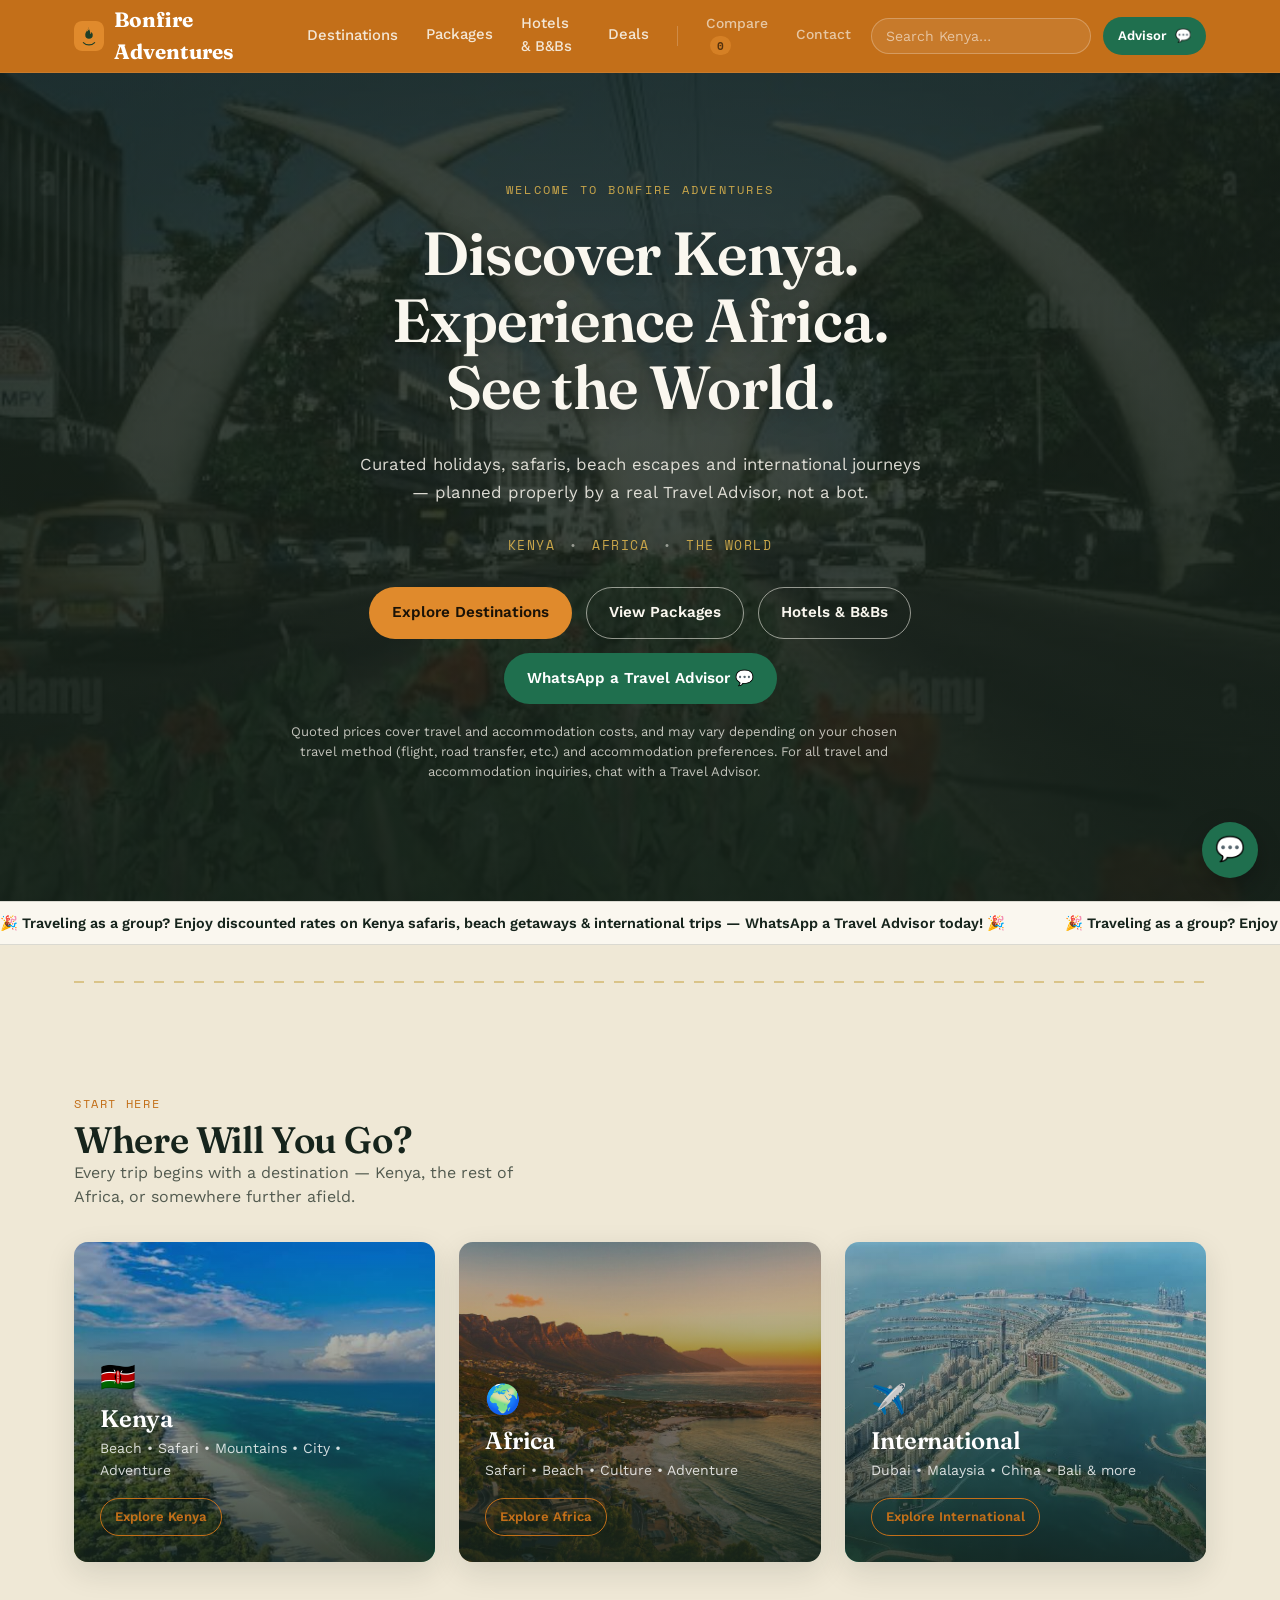
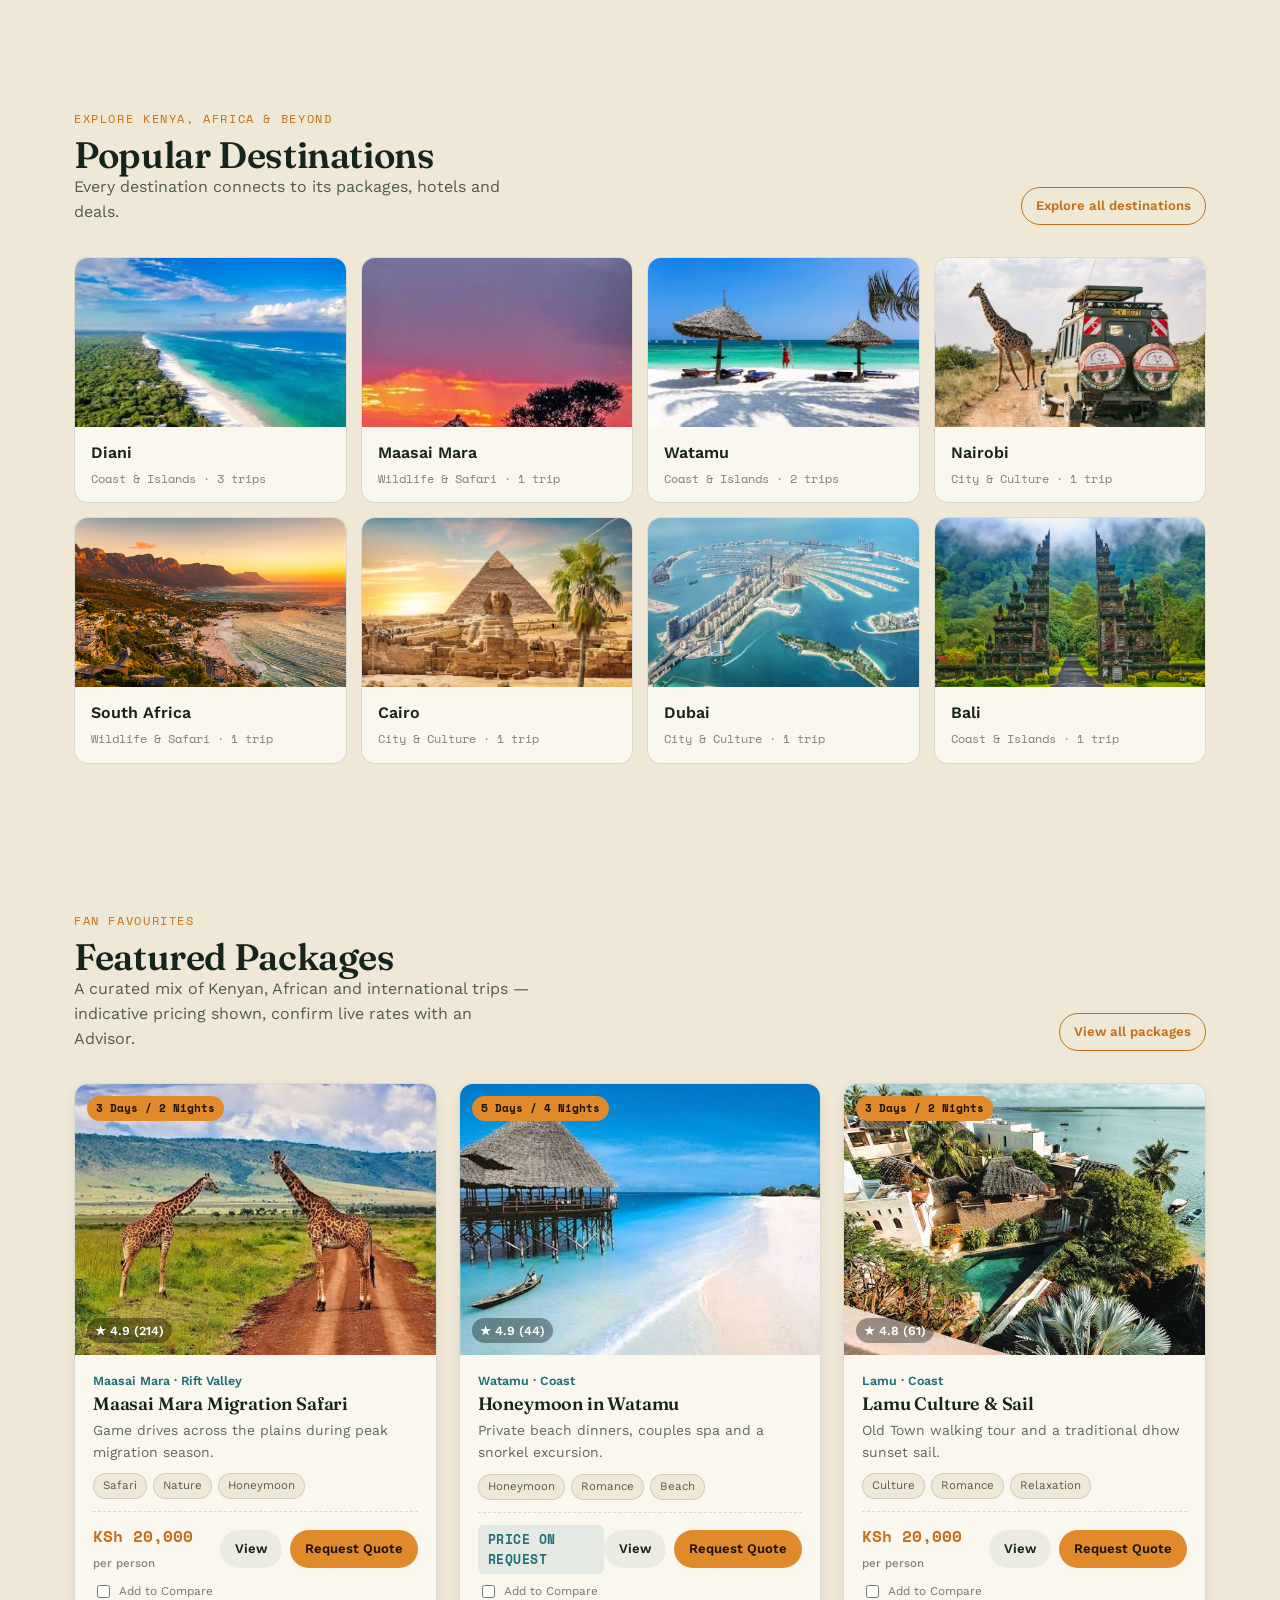
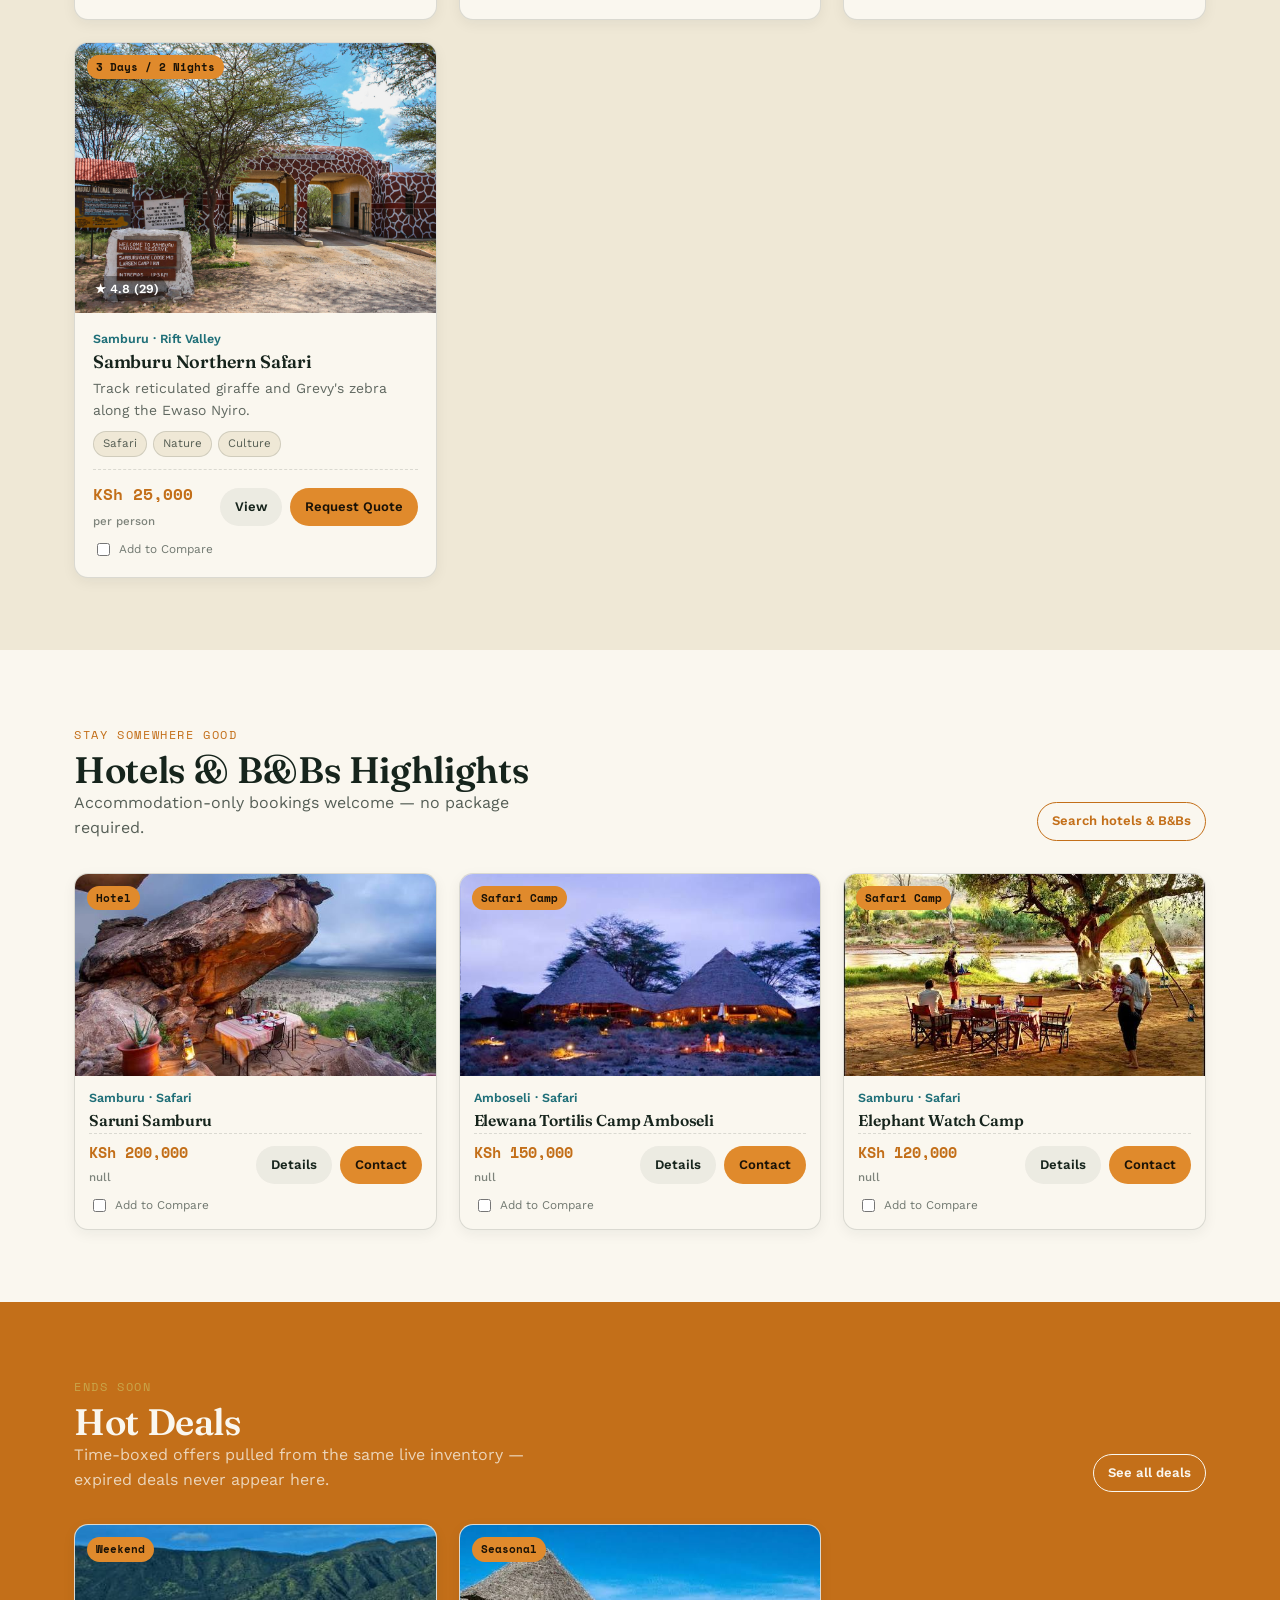
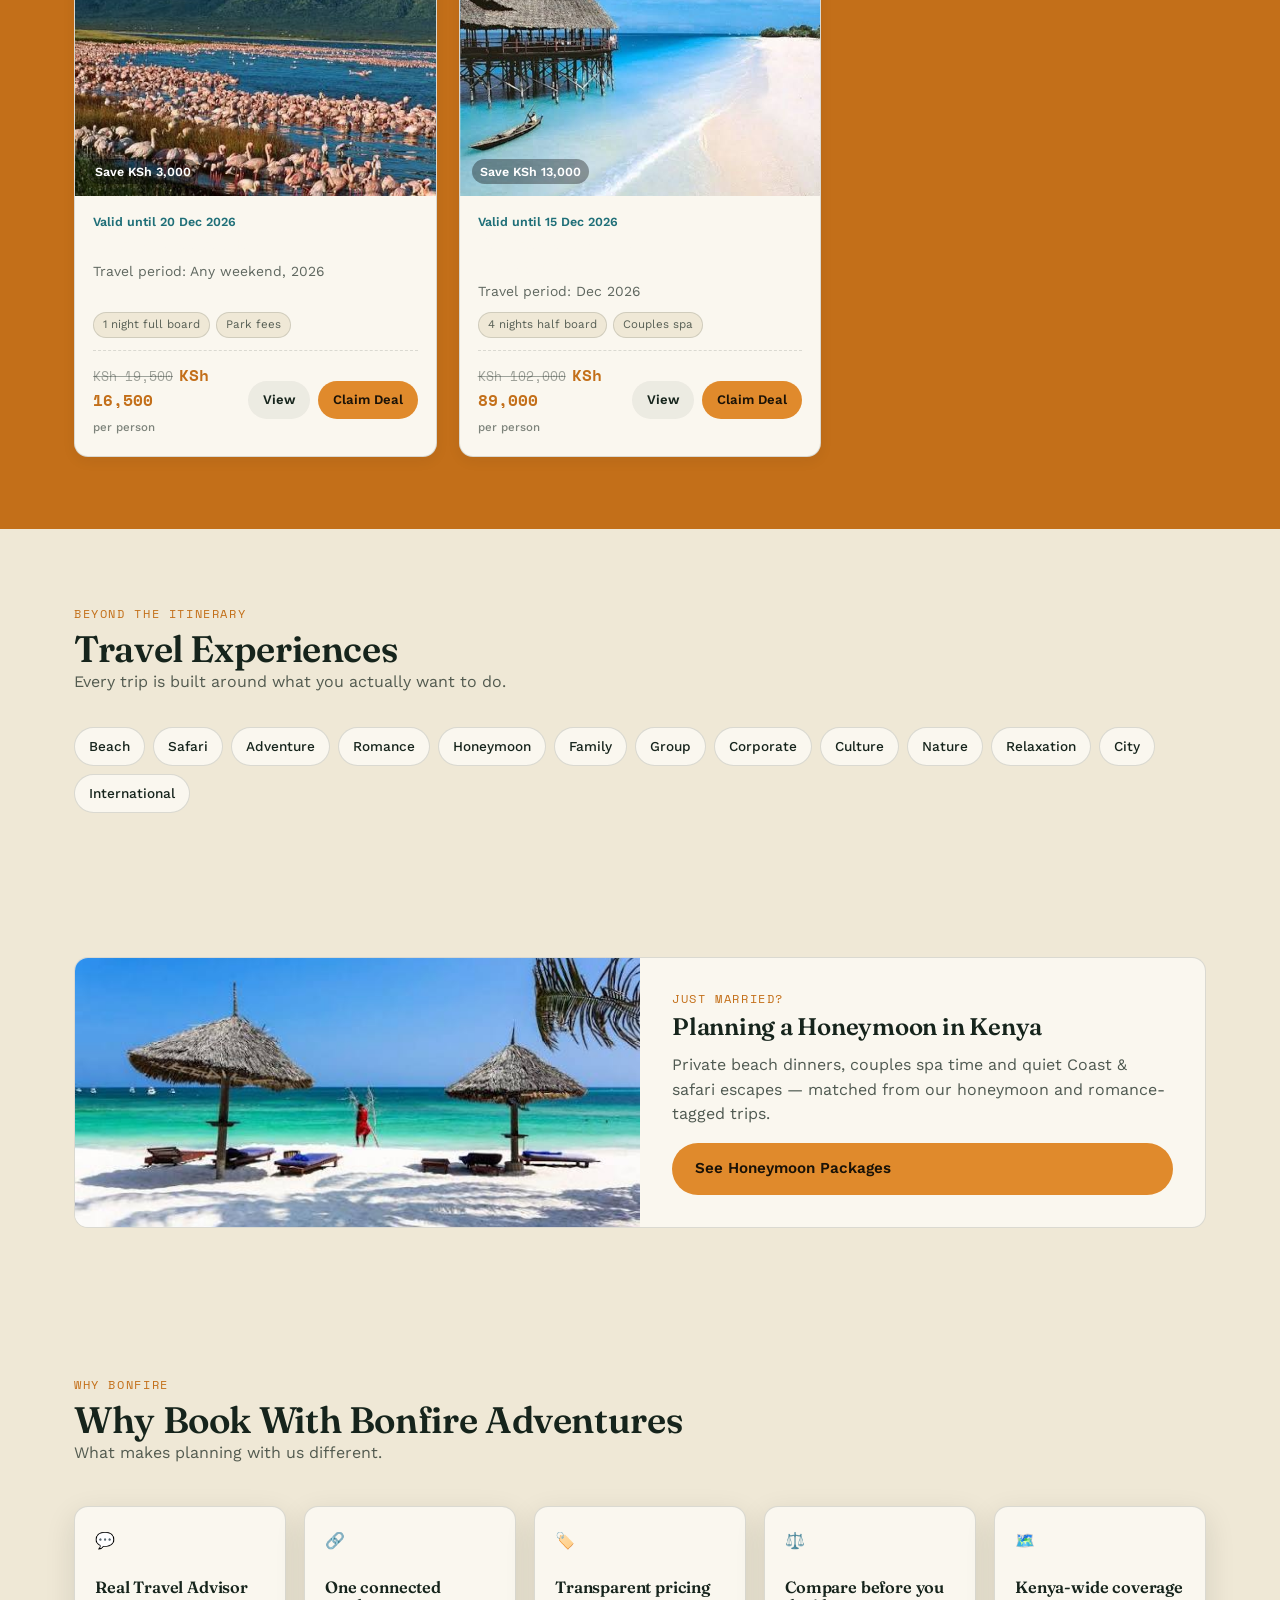
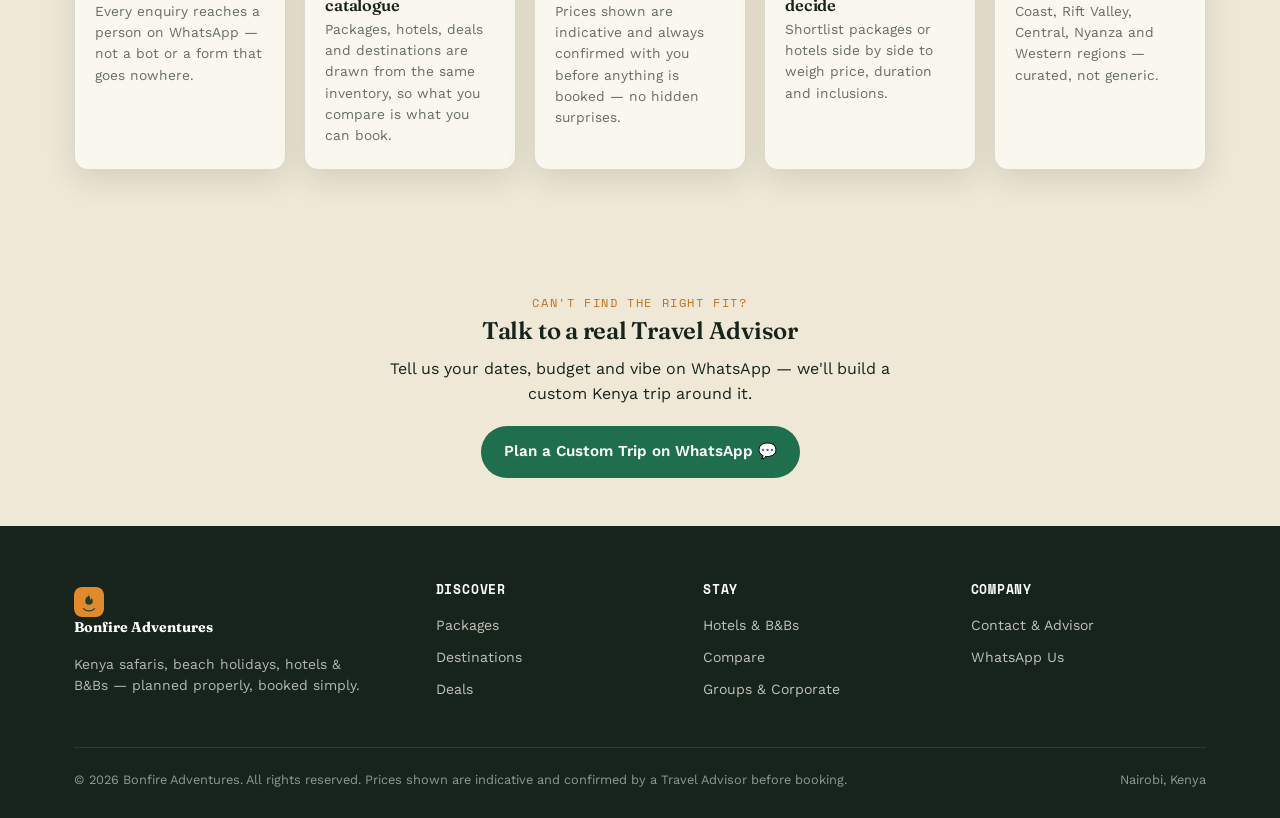
==== commit 484d5301: "Add files via upload" ====
--- a/index.html
+++ b/index.html
@@ -1,6 +1,15 @@
 <!DOCTYPE html>
 <html lang="en">
 <head>
+<!-- Google tag (gtag.js) -->
+<script async src="https://www.googletagmanager.com/gtag/js?id=AW-18467768974"></script>
+<script>
+  window.dataLayer = window.dataLayer || [];
+  function gtag(){dataLayer.push(arguments);}
+  gtag('js', new Date());
+
+  gtag('config', 'AW-18467768974');
+</script>
 <meta charset="UTF-8">
 <meta name="viewport" content="width=device-width, initial-scale=1.0">
 <title>Bonfire Adventures — Kenya, Africa & International Holidays</title>
